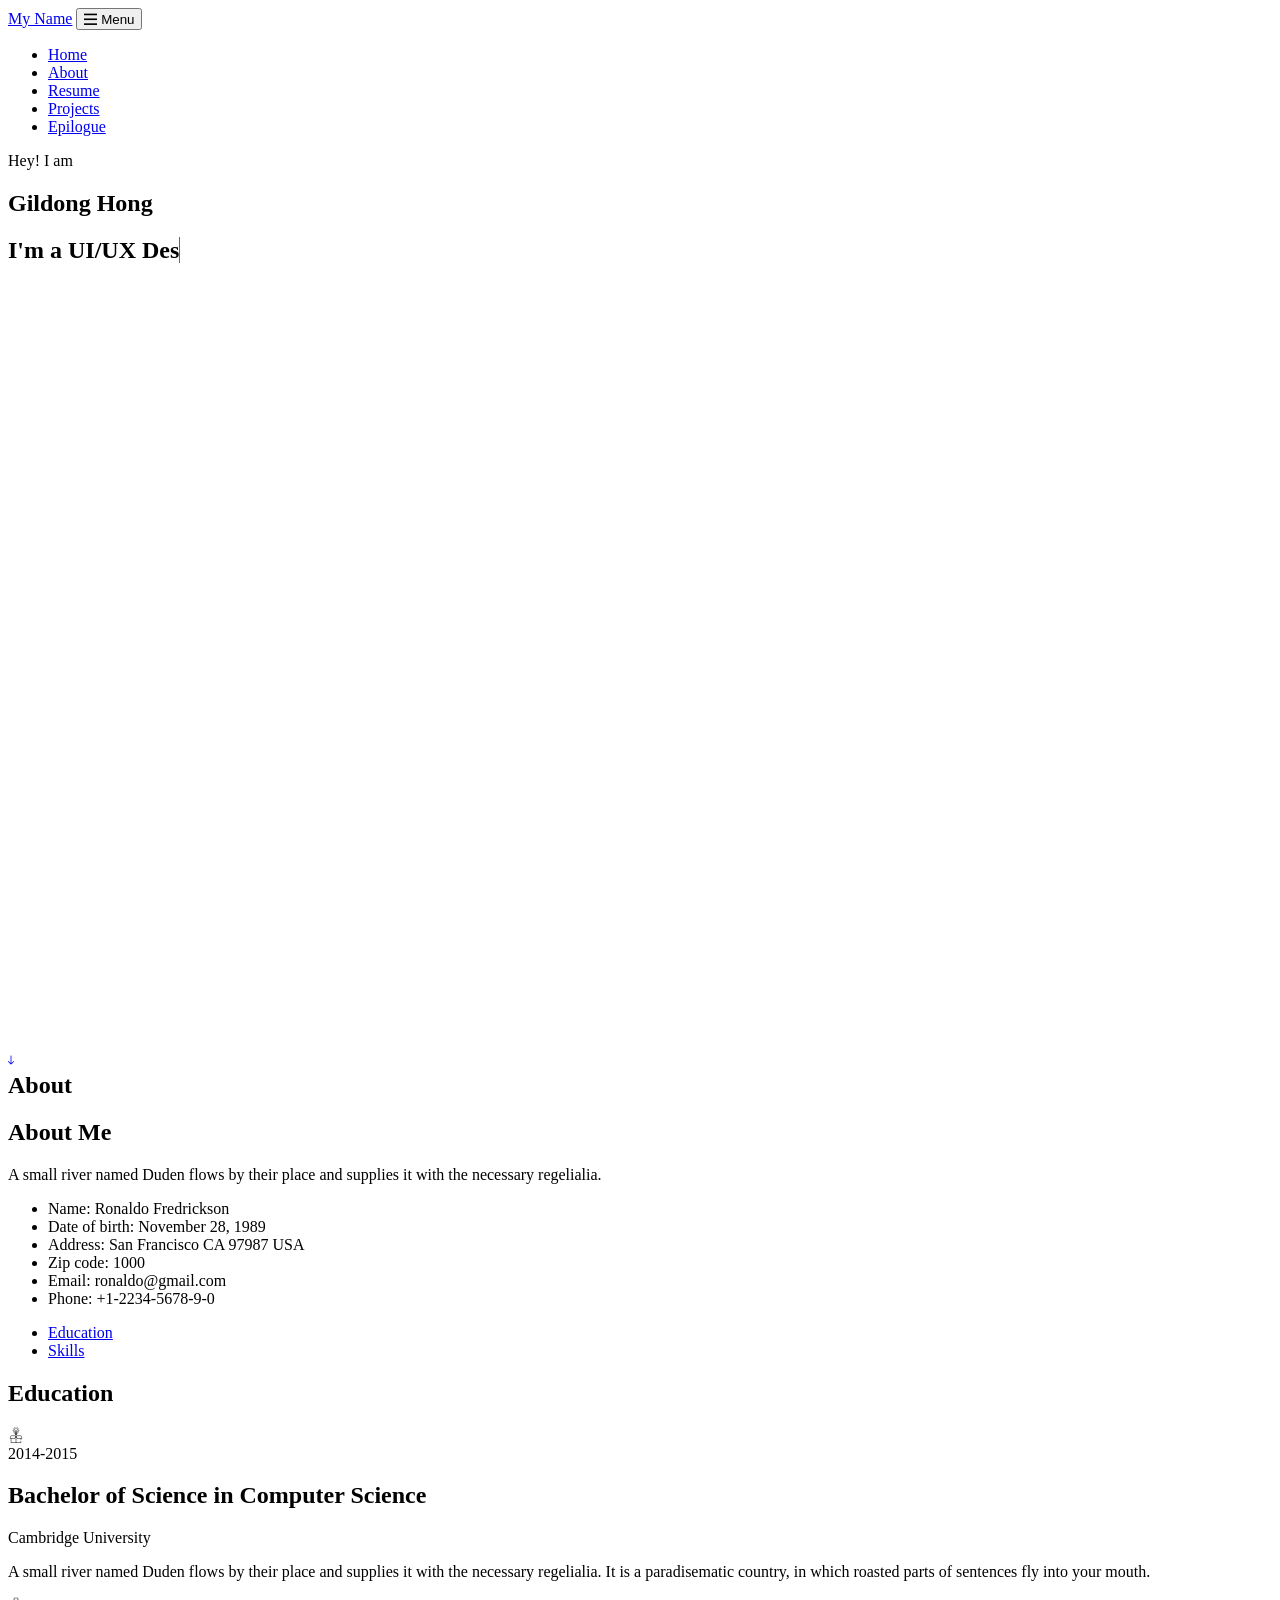
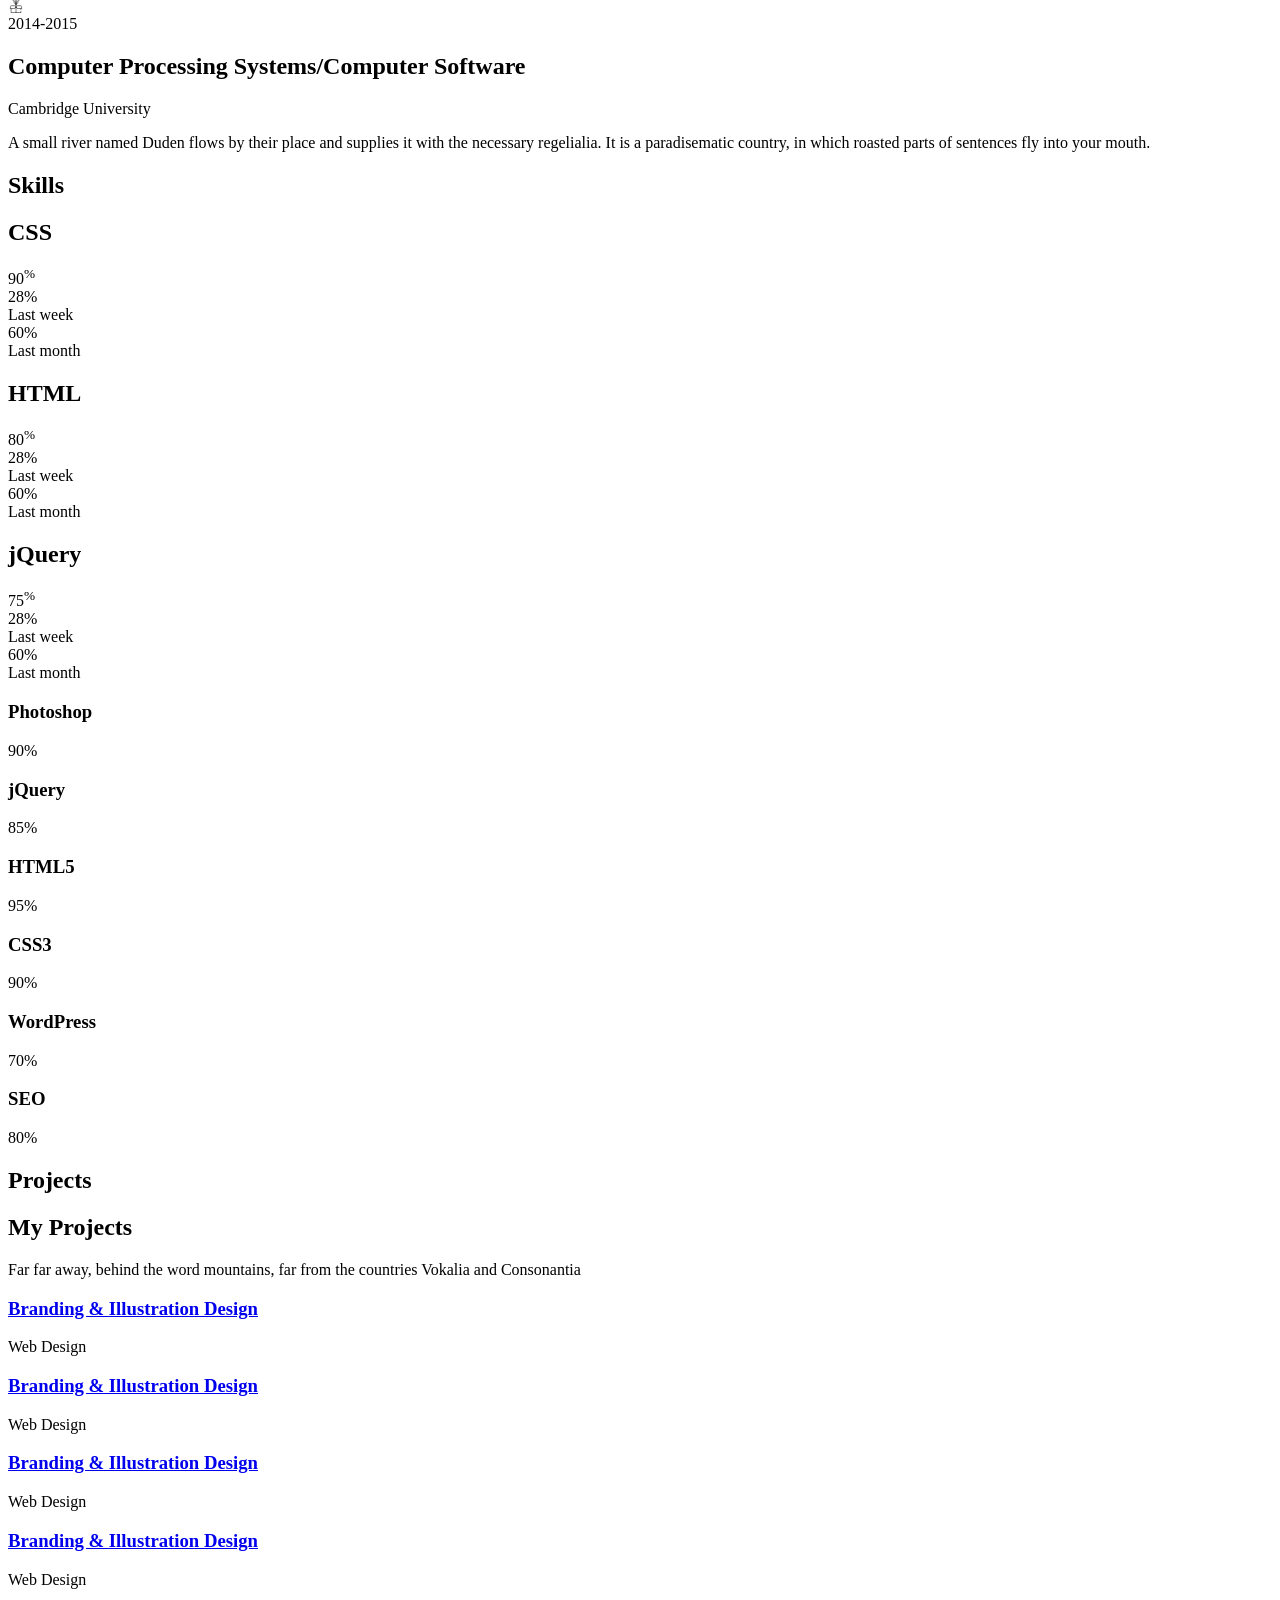
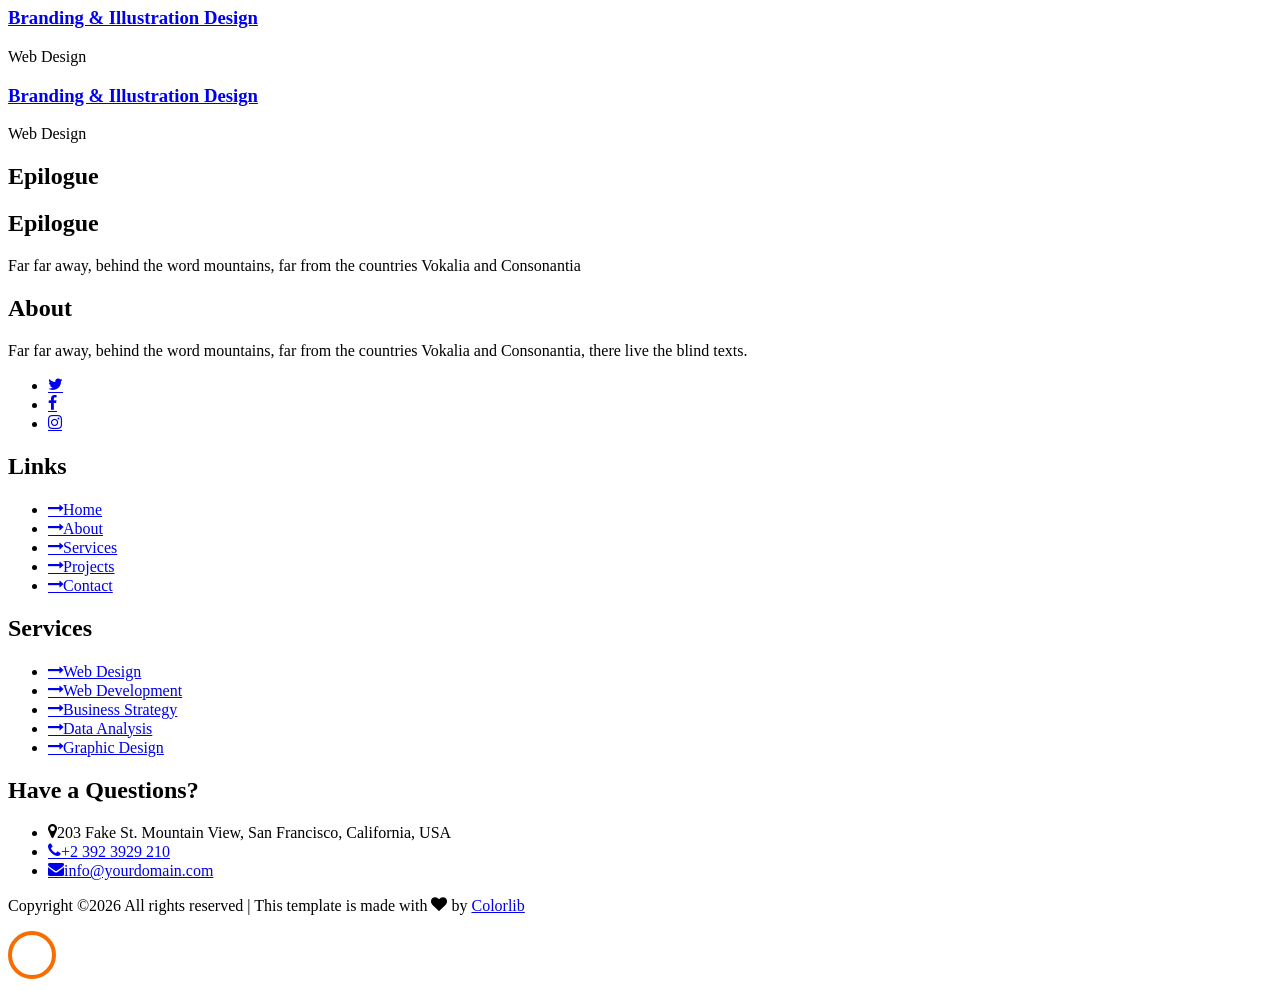
==== index.html @ e11ff09d "ver1.0" ====
<!DOCTYPE html>
<html lang="en">
  <head>
    <title>타이틀작성</title>
    <meta charset="utf-8">
    <meta name="viewport" content="width=device-width, initial-scale=1, shrink-to-fit=no">
    
    <link href="https://fonts.googleapis.com/css?family=Poppins:100,200,300,400,500,600,700,800,900" rel="stylesheet">

    <link rel="stylesheet" href="css/open-iconic-bootstrap.min.css">
    <link rel="stylesheet" href="css/animate.css">
    
    <link rel="stylesheet" href="css/owl.carousel.min.css">
    <link rel="stylesheet" href="css/owl.theme.default.min.css">
    <link rel="stylesheet" href="css/magnific-popup.css">

    <link rel="stylesheet" href="css/aos.css">

    <link rel="stylesheet" href="css/ionicons.min.css">
    
    <link rel="stylesheet" href="css/flaticon.css">
    <link rel="stylesheet" href="css/icomoon.css">
    <link rel="stylesheet" href="css/style.css">
  </head>
  
  <body data-spy="scroll" data-target=".site-navbar-target" data-offset="300">
	  
	  
    <nav class="navbar navbar-expand-lg navbar-dark ftco_navbar ftco-navbar-light site-navbar-target" id="ftco-navbar">
	    <div class="container">
	      <a class="navbar-brand" href="index.html"><span>M</span>y Name</a>
	      <button class="navbar-toggler js-fh5co-nav-toggle fh5co-nav-toggle" type="button" data-toggle="collapse" data-target="#ftco-nav" aria-controls="ftco-nav" aria-expanded="false" aria-label="Toggle navigation">
	        <span class="oi oi-menu"></span> Menu
	      </button>

	      <div class="collapse navbar-collapse" id="ftco-nav">
	        <ul class="navbar-nav nav ml-auto">
	          <li class="nav-item"><a href="#home-section" class="nav-link"><span>Home</span></a></li>
	          <li class="nav-item"><a href="#about-section" class="nav-link"><span>About</span></a></li>
	          <li class="nav-item"><a href="#resume-section" class="nav-link"><span>Resume</span></a></li>
	          <li class="nav-item"><a href="#projects-section" class="nav-link"><span>Projects</span></a></li>
	          <li class="nav-item"><a href="#epilogue-section" class="nav-link"><span>Epilogue</span></a></li>
	        </ul>
	      </div>
	    </div>
	  </nav>
	  <section class="hero-wrap js-fullheight">
      <div class="overlay"></div>
      <div class="container">
        <div class="row no-gutters slider-text js-fullheight justify-content-center align-items-center">
          <div class="col-lg-8 col-md-6 ftco-animate d-flex align-items-center">
          	<div class="text text-center">
          		<span class="subheading">Hey! I am</span>
		  				<h1>Gildong Hong</h1>
			  				<h2>I'm a 
								  <span
								     class="txt-rotate"
								     data-period="2000"
								     data-rotate='[ "UI/UX Designer.", "Web Developer.", "Graphic Designer.", "Blogger" ]'></span>
								</h2>
							</div>
            </div>
          </div>
        </div>

      <div class="mouse">
				<a href="#" class="mouse-icon">
					<div class="mouse-wheel"><span class="ion-ios-arrow-round-down"></span></div>
				</a>
			</div>
      </section>

    <section class="ftco-about img ftco-section ftco-no-pt ftco-no-pb" id="about-section">
    	<div class="container">
    		<div class="row d-flex no-gutters">
    			<div class="col-md-6 col-lg-6 d-flex">
    				<div class="img-about img d-flex align-items-stretch">
    					<div class="overlay"></div>
	    				<div class="img d-flex align-self-stretch align-items-center" style="background-image:url(images/about.jpg);">
	    				</div>
    				</div>
    			</div>
    			<div class="col-md-6 col-lg-6 pl-md-5 py-5">
    				<div class="row justify-content-start pb-3">
		          <div class="col-md-12 heading-section ftco-animate">
		          	<h1 class="big">About</h1>
		            <h2 class="mb-4">About Me</h2>
		            <p>A small river named Duden flows by their place and supplies it with the necessary regelialia.</p>
		            <ul class="about-info mt-4 px-md-0 px-2">
		            	<li class="d-flex"><span>Name:</span> <span>Ronaldo Fredrickson</span></li>
		            	<li class="d-flex"><span>Date of birth:</span> <span>November 28, 1989</span></li>
		            	<li class="d-flex"><span>Address:</span> <span>San Francisco CA 97987 USA</span></li>
		            	<li class="d-flex"><span>Zip code:</span> <span>1000</span></li>
		            	<li class="d-flex"><span>Email:</span> <span>ronaldo@gmail.com</span></li>
		            	<li class="d-flex"><span>Phone: </span> <span>+1-2234-5678-9-0</span></li>
		            </ul>
		          </div>
		        </div>
	        </div>
        </div>
    	</div>
    </section>


    <section class="ftco-section ftco-no-pb goto-here" id="resume-section">
    	<div class="container">
    		<div class="row">
    			<div class="col-md-3">
				    <nav id="navi">
					    <ul>
					      <li><a href="#page-1">Education</a></li>
					      <li><a href="#page-2">Skills</a></li>
					    </ul>
					  </nav>
					</div>
					<div class="col-md-9">
					  <div id="page-1" class= "page one">
					  	<h2 class="heading">Education</h2>
					    <div class="resume-wrap d-flex ftco-animate">
					    	<div class="icon d-flex align-items-center justify-content-center">
					    		<span class="flaticon-ideas"></span>
					    	</div>
					    	<div class="text pl-3">
		    					<span class="date">2014-2015</span>
		    					<h2>Bachelor of Science in Computer Science</h2>
		    					<span class="position">Cambridge University</span>
		    					<p>A small river named Duden flows by their place and supplies it with the necessary regelialia. It is a paradisematic country, in which roasted parts of sentences fly into your mouth.</p>
	    					</div>
	    				</div>
	    				<div class="resume-wrap d-flex ftco-animate">
	    					<div class="icon d-flex align-items-center justify-content-center">
					    		<span class="flaticon-ideas"></span>
					    	</div>
					    	<div class="text pl-3">
		    					<span class="date">2014-2015</span>
		    					<h2>Computer Processing Systems/Computer Software</h2>
		    					<span class="position">Cambridge University</span>
		    					<p>A small river named Duden flows by their place and supplies it with the necessary regelialia. It is a paradisematic country, in which roasted parts of sentences fly into your mouth.</p>
		    				</div>
	    				</div>
					  </div>

					  <div id="page-2" class= "page two">
					  	<h2 class="heading">Skills</h2>
					  	<div class="row progress-circle mb-5">
					  		<div class="col-lg-4 mb-4">
						      <div class="bg-white rounded-lg shadow p-4">
						        <h2 class="h5 font-weight-bold text-center mb-4">CSS</h2>

						        <!-- Progress bar 1 -->
						        <div class="progress mx-auto" data-value='90'>
						          <span class="progress-left">
                                    <span class="progress-bar border-primary"></span>
						          </span>
						          <span class="progress-right">
                                    <span class="progress-bar border-primary"></span>
						          </span>
						          <div class="progress-value w-100 h-100 rounded-circle d-flex align-items-center justify-content-center">
						            <div class="h2 font-weight-bold">90<sup class="small">%</sup></div>
						          </div>
						        </div>
						        <!-- END -->

						        <!-- Demo info -->
						        <div class="row text-center mt-4">
						          <div class="col-6 border-right">
						            <div class="h4 font-weight-bold mb-0">28%</div><span class="small text-gray">Last week</span>
						          </div>
						          <div class="col-6">
						            <div class="h4 font-weight-bold mb-0">60%</div><span class="small text-gray">Last month</span>
						          </div>
						        </div>
						        <!-- END -->
						      </div>
						    </div>

						    <div class="col-lg-4 mb-4">
						      <div class="bg-white rounded-lg shadow p-4">
						        <h2 class="h5 font-weight-bold text-center mb-4">HTML</h2>

						        <!-- Progress bar 1 -->
						        <div class="progress mx-auto" data-value='80'>
						          <span class="progress-left">
                        <span class="progress-bar border-primary"></span>
						          </span>
						          <span class="progress-right">
                        <span class="progress-bar border-primary"></span>
						          </span>
						          <div class="progress-value w-100 h-100 rounded-circle d-flex align-items-center justify-content-center">
						            <div class="h2 font-weight-bold">80<sup class="small">%</sup></div>
						          </div>
						        </div>
						        <!-- END -->

						        <!-- Demo info -->
						        <div class="row text-center mt-4">
						          <div class="col-6 border-right">
						            <div class="h4 font-weight-bold mb-0">28%</div><span class="small text-gray">Last week</span>
						          </div>
						          <div class="col-6">
						            <div class="h4 font-weight-bold mb-0">60%</div><span class="small text-gray">Last month</span>
						          </div>
						        </div>
						        <!-- END -->
						      </div>
						    </div>

						    <div class="col-lg-4 mb-4">
						      <div class="bg-white rounded-lg shadow p-4">
						        <h2 class="h5 font-weight-bold text-center mb-4">jQuery</h2>

						        <!-- Progress bar 1 -->
						        <div class="progress mx-auto" data-value='75'>
						          <span class="progress-left">
                        <span class="progress-bar border-primary"></span>
						          </span>
						          <span class="progress-right">
                        <span class="progress-bar border-primary"></span>
						          </span>
						          <div class="progress-value w-100 h-100 rounded-circle d-flex align-items-center justify-content-center">
						            <div class="h2 font-weight-bold">75<sup class="small">%</sup></div>
						          </div>
						        </div>
						        <!-- END -->

						        <!-- Demo info -->
						        <div class="row text-center mt-4">
						          <div class="col-6 border-right">
						            <div class="h4 font-weight-bold mb-0">28%</div><span class="small text-gray">Last week</span>
						          </div>
						          <div class="col-6">
						            <div class="h4 font-weight-bold mb-0">60%</div><span class="small text-gray">Last month</span>
						          </div>
						        </div>
						        <!-- END -->
						      </div>
						    </div>
					  	</div>
					  	<div class="row">
					  		<div class="col-md-6 animate-box">
									<div class="progress-wrap ftco-animate">
										<h3>Photoshop</h3>
										<div class="progress">
										 	<div class="progress-bar color-1" role="progressbar" aria-valuenow="90"
										  	aria-valuemin="0" aria-valuemax="100" style="width:90%">
										    <span>90%</span>
										  	</div>
										</div>
									</div>
								</div>
								<div class="col-md-6 animate-box">
									<div class="progress-wrap ftco-animate">
										<h3>jQuery</h3>
										<div class="progress">
										 	<div class="progress-bar color-2" role="progressbar" aria-valuenow="85"
										  	aria-valuemin="0" aria-valuemax="100" style="width:85%">
										    <span>85%</span>
										  	</div>
										</div>
									</div>
								</div>
								<div class="col-md-6 animate-box">
									<div class="progress-wrap ftco-animate">
										<h3>HTML5</h3>
										<div class="progress">
										 	<div class="progress-bar color-3" role="progressbar" aria-valuenow="95"
										  	aria-valuemin="0" aria-valuemax="100" style="width:95%">
										    <span>95%</span>
										  	</div>
										</div>
									</div>
								</div>
								<div class="col-md-6 animate-box">
									<div class="progress-wrap ftco-animate">
										<h3>CSS3</h3>
										<div class="progress">
										 	<div class="progress-bar color-4" role="progressbar" aria-valuenow="90"
										  	aria-valuemin="0" aria-valuemax="100" style="width:90%">
										    <span>90%</span>
										  	</div>
										</div>
									</div>
								</div>
								<div class="col-md-6 animate-box">
									<div class="progress-wrap ftco-animate">
										<h3>WordPress</h3>
										<div class="progress">
										 	<div class="progress-bar color-5" role="progressbar" aria-valuenow="70"
										  	aria-valuemin="0" aria-valuemax="100" style="width:70%">
										    <span>70%</span>
										  	</div>
										</div>
									</div>
								</div>
								<div class="col-md-6 animate-box">
									<div class="progress-wrap ftco-animate">
										<h3>SEO</h3>
										<div class="progress">
										 	<div class="progress-bar color-6" role="progressbar" aria-valuenow="80"
										  	aria-valuemin="0" aria-valuemax="100" style="width:80%">
										    <span>80%</span>
										  	</div>
										</div>
									</div>
								</div>
					  	</div>
					  </div>
					  
					</div>
			  </div>
    	</div>
    </section>

    
 

    <section class="ftco-section ftco-project" id="projects-section">
    	<div class="container-fluid px-md-0">
    		<div class="row no-gutters justify-content-center pb-5">
          <div class="col-md-12 heading-section text-center ftco-animate">
          	<h1 class="big big-2">Projects</h1>
            <h2 class="mb-4">My Projects</h2>
            <p>Far far away, behind the word mountains, far from the countries Vokalia and Consonantia</p>
          </div>
        </div>
    		<div class="row no-gutters">
    			<div class="col-md-4">
    				<div class="project img ftco-animate d-flex justify-content-center align-items-center" style="background-image: url(images/work-1.jpg);">
    					<div class="overlay"></div>
	    				<div class="text text-center p-4">
	    					<h3><a href="#">Branding &amp; Illustration Design</a></h3>
	    					<span>Web Design</span>
	    				</div>
    				</div>
  				</div>
  				<div class="col-md-4">
    				<div class="project img ftco-animate d-flex justify-content-center align-items-center" style="background-image: url(images/work-2.jpg);">
    					<div class="overlay"></div>
	    				<div class="text text-center p-4">
	    					<h3><a href="#">Branding &amp; Illustration Design</a></h3>
	    					<span>Web Design</span>
	    				</div>
    				</div>
  				</div>

    			<div class="col-md-4">
    				<div class="project img ftco-animate d-flex justify-content-center align-items-center" style="background-image: url(images/work-3.jpg);">
    					<div class="overlay"></div>
	    				<div class="text text-center p-4">
	    					<h3><a href="#">Branding &amp; Illustration Design</a></h3>
	    					<span>Web Design</span>
	    				</div>
    				</div>
    			</div>
    			<div class="col-md-4">
    				<div class="project img ftco-animate d-flex justify-content-center align-items-center" style="background-image: url(images/work-4.jpg);">
    					<div class="overlay"></div>
	    				<div class="text text-center p-4">
	    					<h3><a href="#">Branding &amp; Illustration Design</a></h3>
	    					<span>Web Design</span>
	    				</div>
    				</div>
    			</div>
    			<div class="col-md-4">
    				<div class="project img ftco-animate d-flex justify-content-center align-items-center" style="background-image: url(images/work-5.jpg);">
    					<div class="overlay"></div>
	    				<div class="text text-center p-4">
	    					<h3><a href="#">Branding &amp; Illustration Design</a></h3>
	    					<span>Web Design</span>
	    				</div>
    				</div>
    			</div>
    			<div class="col-md-4">
    				<div class="project img ftco-animate d-flex justify-content-center align-items-center" style="background-image: url(images/work-6.jpg);">
    					<div class="overlay"></div>
	    				<div class="text text-center p-4">
	    					<h3><a href="#">Branding &amp; Illustration Design</a></h3>
	    					<span>Web Design</span>
	    				</div>
    				</div>
    			</div>
    		</div>
    	</div>
    </section>



    <section class="ftco-section contact-section ftco-no-pb" id="epilogue-section">
      <div class="container">
      	<div class="row justify-content-center mb-5 pb-3">
          <div class="col-md-7 heading-section text-center ftco-animate">
            <h1 class="big big-2">Epilogue</h1>
            <h2 class="mb-4">Epilogue</h2>
            <p>Far far away, behind the word mountains, far from the countries Vokalia and Consonantia</p>
          </div>
        </div>
      </div>
    </section>
		

    <footer class="ftco-footer ftco-section">
      <div class="container">
        <div class="row mb-5">
          <div class="col-md">
            <div class="ftco-footer-widget mb-4">
              <h2 class="ftco-heading-2">About</h2>
              <p>Far far away, behind the word mountains, far from the countries Vokalia and Consonantia, there live the blind texts.</p>
              <ul class="ftco-footer-social list-unstyled float-md-left float-lft mt-5">
                <li class="ftco-animate"><a href="#"><span class="icon-twitter"></span></a></li>
                <li class="ftco-animate"><a href="#"><span class="icon-facebook"></span></a></li>
                <li class="ftco-animate"><a href="#"><span class="icon-instagram"></span></a></li>
              </ul>
            </div>
          </div>
          <div class="col-md">
            <div class="ftco-footer-widget mb-4 ml-md-4">
              <h2 class="ftco-heading-2">Links</h2>
              <ul class="list-unstyled">
                <li><a href="#"><span class="icon-long-arrow-right mr-2"></span>Home</a></li>
                <li><a href="#"><span class="icon-long-arrow-right mr-2"></span>About</a></li>
                <li><a href="#"><span class="icon-long-arrow-right mr-2"></span>Services</a></li>
                <li><a href="#"><span class="icon-long-arrow-right mr-2"></span>Projects</a></li>
                <li><a href="#"><span class="icon-long-arrow-right mr-2"></span>Contact</a></li>
              </ul>
            </div>
          </div>
          <div class="col-md">
             <div class="ftco-footer-widget mb-4">
              <h2 class="ftco-heading-2">Services</h2>
              <ul class="list-unstyled">
                <li><a href="#"><span class="icon-long-arrow-right mr-2"></span>Web Design</a></li>
                <li><a href="#"><span class="icon-long-arrow-right mr-2"></span>Web Development</a></li>
                <li><a href="#"><span class="icon-long-arrow-right mr-2"></span>Business Strategy</a></li>
                <li><a href="#"><span class="icon-long-arrow-right mr-2"></span>Data Analysis</a></li>
                <li><a href="#"><span class="icon-long-arrow-right mr-2"></span>Graphic Design</a></li>
              </ul>
            </div>
          </div>
          <div class="col-md">
            <div class="ftco-footer-widget mb-4">
            	<h2 class="ftco-heading-2">Have a Questions?</h2>
            	<div class="block-23 mb-3">
	              <ul>
	                <li><span class="icon icon-map-marker"></span><span class="text">203 Fake St. Mountain View, San Francisco, California, USA</span></li>
	                <li><a href="#"><span class="icon icon-phone"></span><span class="text">+2 392 3929 210</span></a></li>
	                <li><a href="#"><span class="icon icon-envelope"></span><span class="text">info@yourdomain.com</span></a></li>
	              </ul>
	            </div>
            </div>
          </div>
        </div>
        <div class="row">
          <div class="col-md-12 text-center">

            <p><!-- Link back to Colorlib can't be removed. Template is licensed under CC BY 3.0. -->
  Copyright &copy;<script>document.write(new Date().getFullYear());</script> All rights reserved | This template is made with <i class="icon-heart color-danger" aria-hidden="true"></i> by <a href="https://colorlib.com" target="_blank">Colorlib</a>
  <!-- Link back to Colorlib can't be removed. Template is licensed under CC BY 3.0. --></p>
          </div>
        </div>
      </div>
    </footer>
    
  

  <!-- loader -->
  <div id="ftco-loader" class="show fullscreen"><svg class="circular" width="48px" height="48px"><circle class="path-bg" cx="24" cy="24" r="22" fill="none" stroke-width="4" stroke="#eeeeee"/><circle class="path" cx="24" cy="24" r="22" fill="none" stroke-width="4" stroke-miterlimit="10" stroke="#F96D00"/></svg></div>


  <script src="js/jquery.min.js"></script>
  <script src="js/jquery-migrate-3.0.1.min.js"></script>
  <script src="js/popper.min.js"></script>
  <script src="js/bootstrap.min.js"></script>
  <script src="js/jquery.easing.1.3.js"></script>
  <script src="js/jquery.waypoints.min.js"></script>
  <script src="js/jquery.stellar.min.js"></script>
  <script src="js/owl.carousel.min.js"></script>
  <script src="js/jquery.magnific-popup.min.js"></script>
  <script src="js/aos.js"></script>
  <script src="js/jquery.animateNumber.min.js"></script>
  <script src="js/scrollax.min.js"></script>
  
  <script src="js/main.js"></script>
    
  </body>
</html>
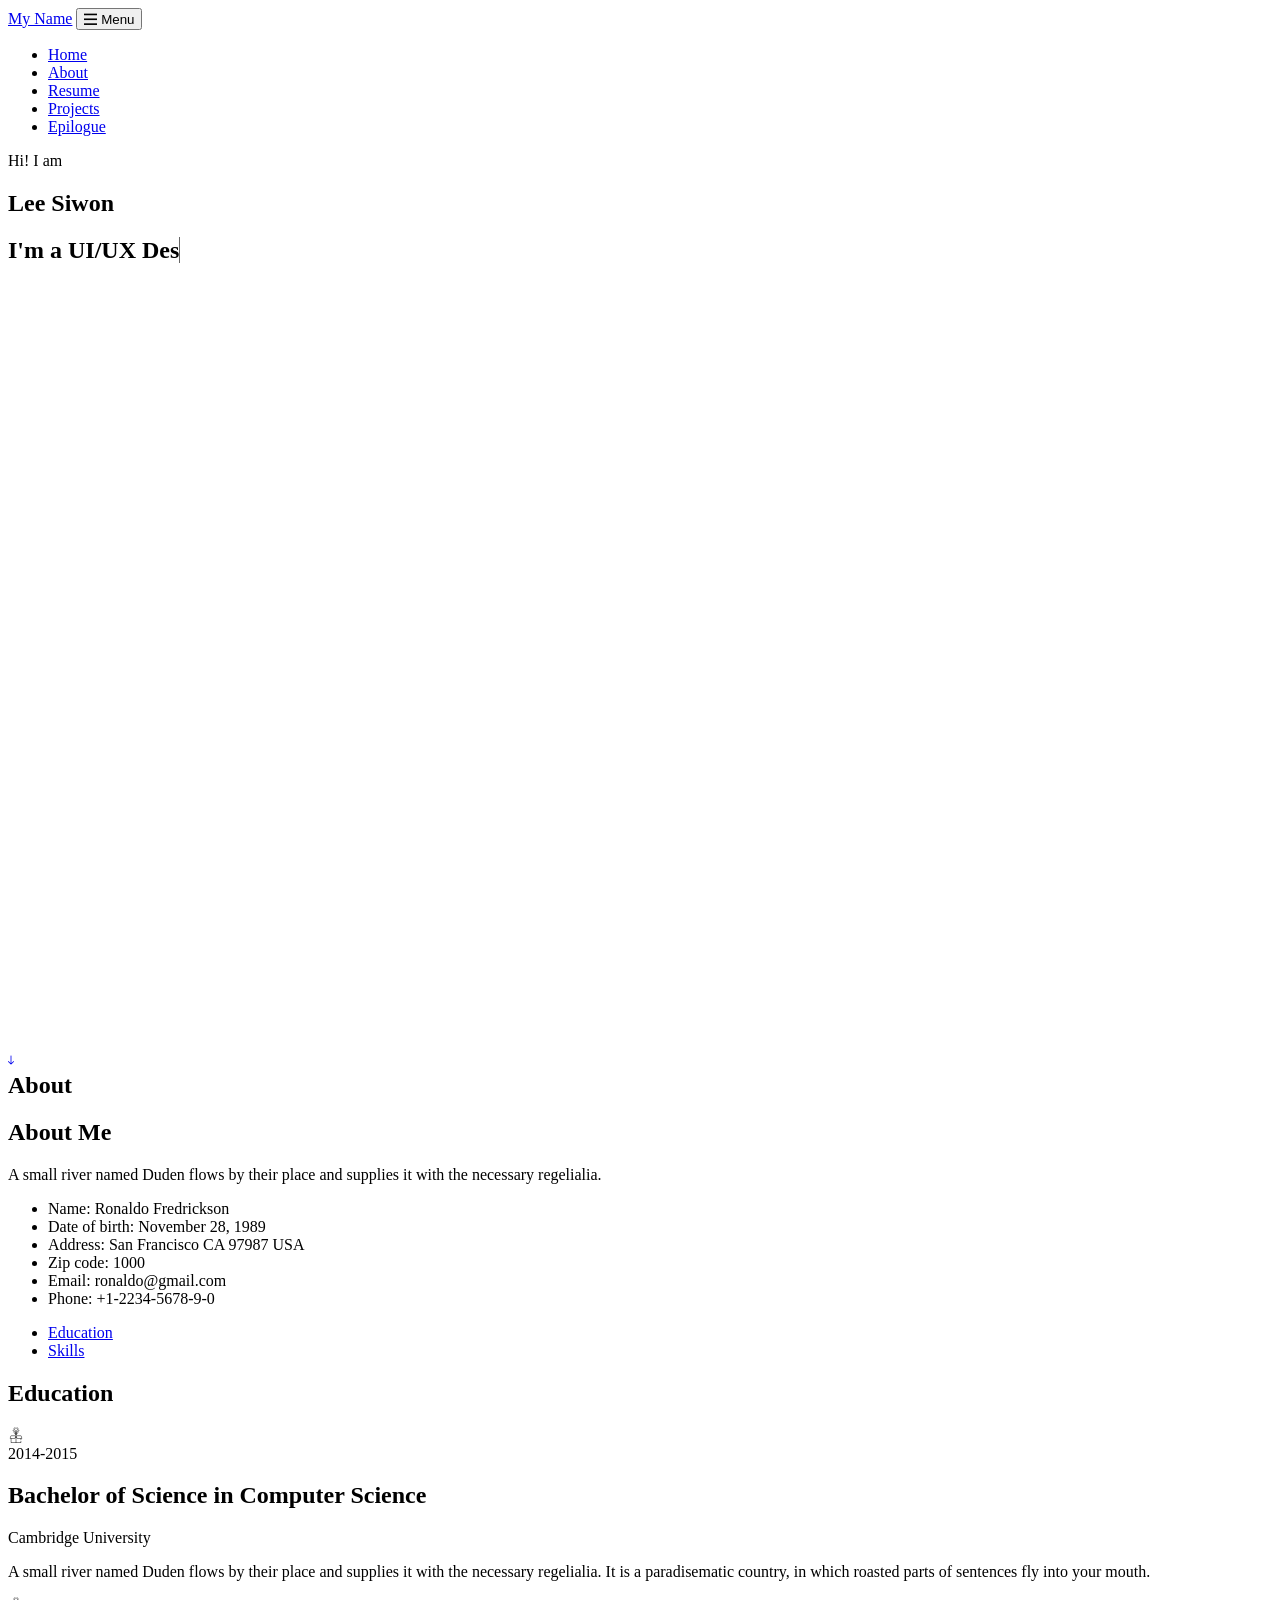
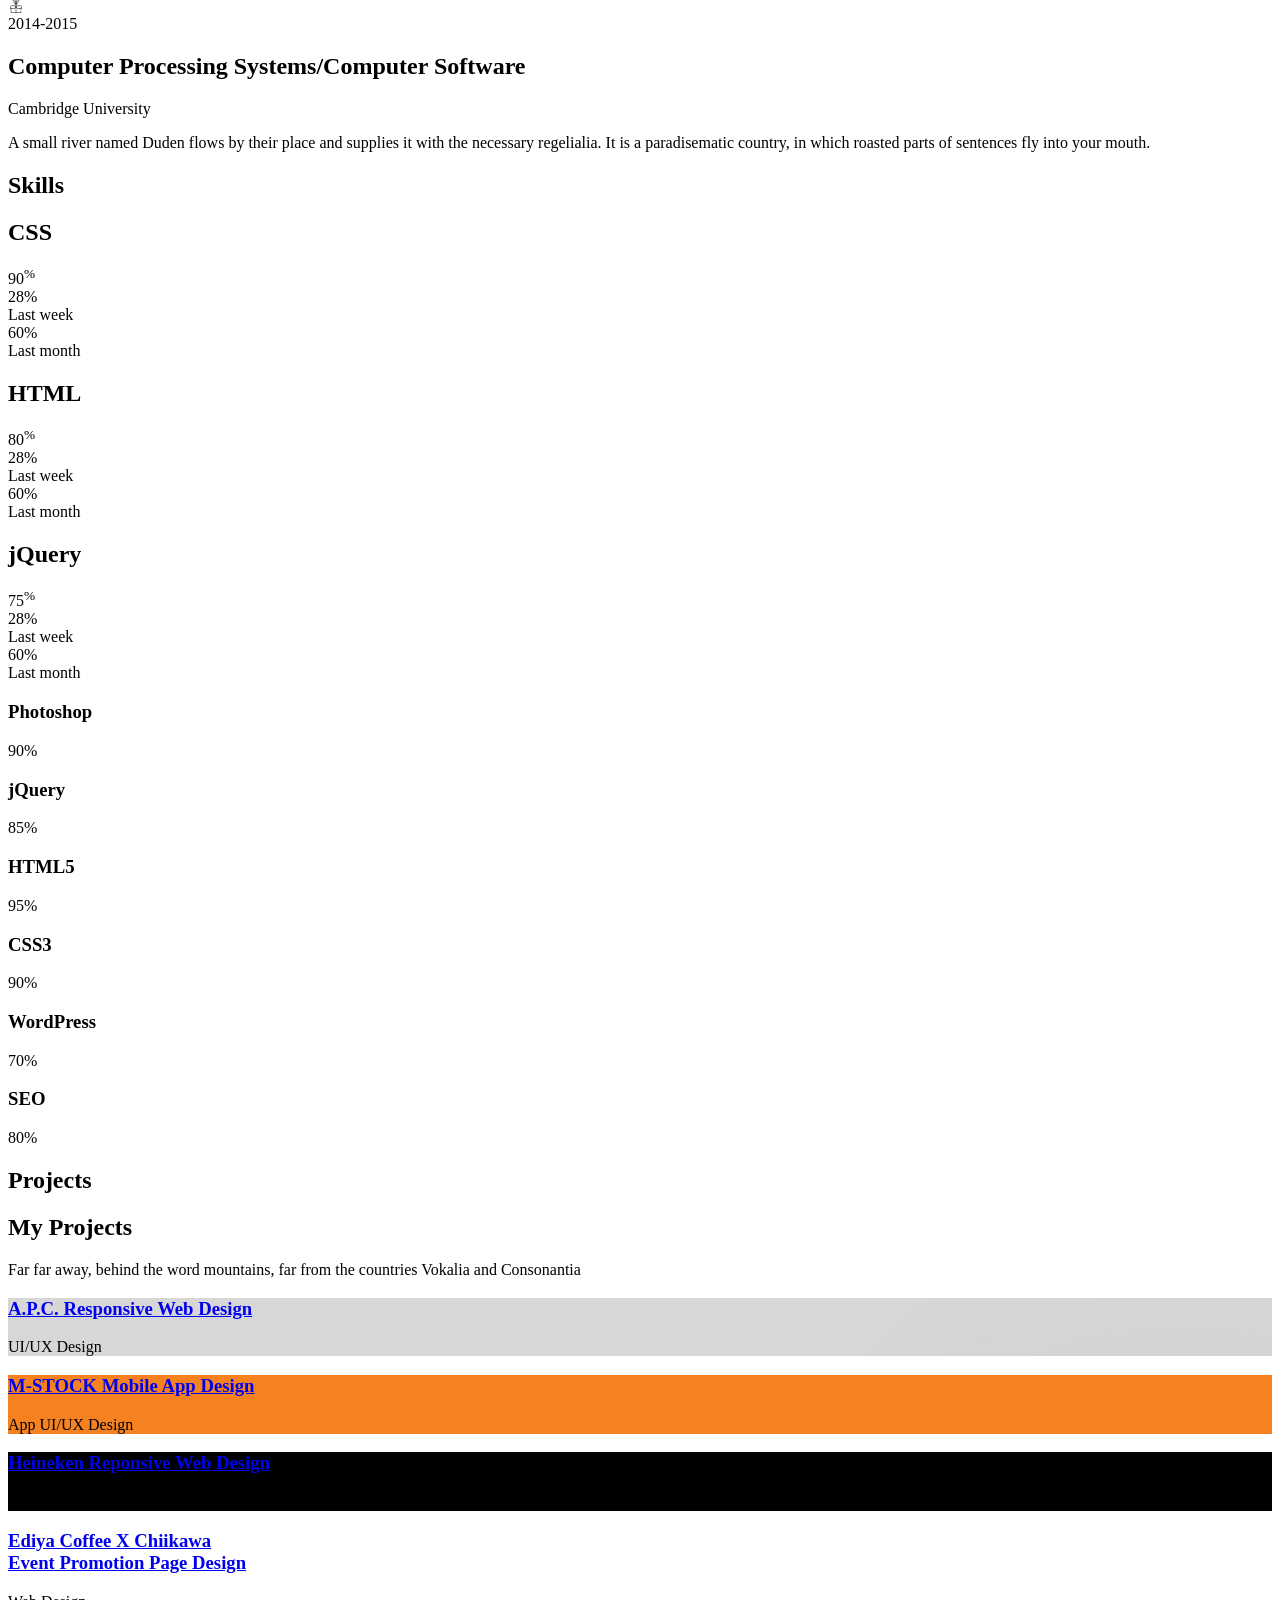
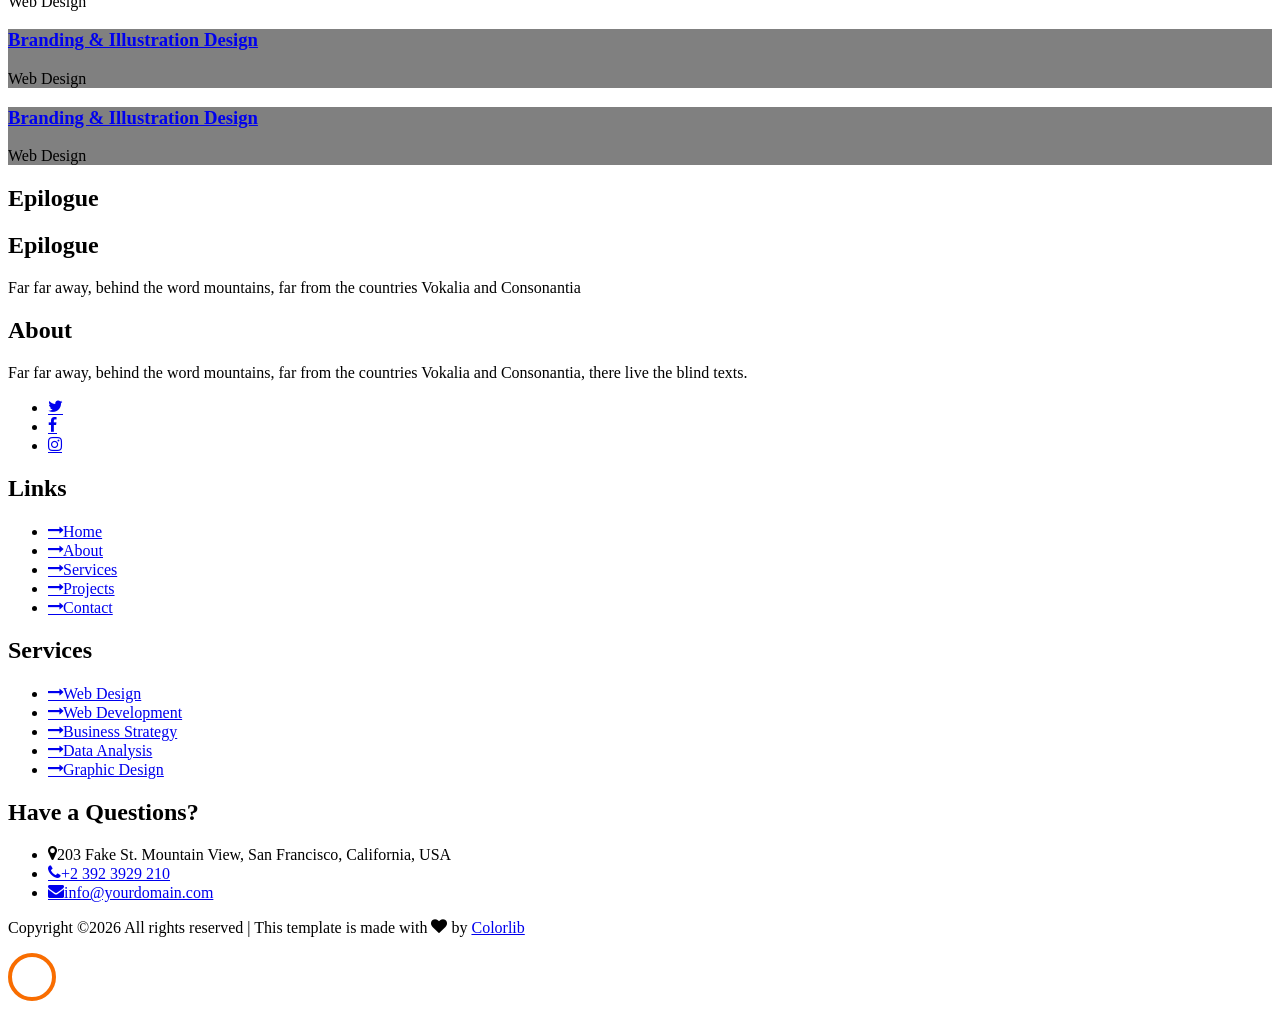
==== commit 0860c37c: "ver.1.2" ====
--- a/index.html
+++ b/index.html
@@ -50,8 +50,8 @@
         <div class="row no-gutters slider-text js-fullheight justify-content-center align-items-center">
           <div class="col-lg-8 col-md-6 ftco-animate d-flex align-items-center">
           	<div class="text text-center">
-          		<span class="subheading">Hey! I am</span>
-		  				<h1>Gildong Hong</h1>
+          		<span class="subheading">Hi! I am</span>
+		  				<h1>Lee Siwon</h1>
 			  				<h2>I'm a 
 								  <span
 								     class="txt-rotate"
@@ -328,8 +328,8 @@
     				<div class="project img ftco-animate d-flex justify-content-center align-items-center" style="background-image: url(images/work-1.jpg);">
     					<div class="overlay"></div>
 	    				<div class="text text-center p-4">
-	    					<h3><a href="#">Branding &amp; Illustration Design</a></h3>
-	    					<span>Web Design</span>
+	    					<h3><a href="project/A.P.C..html" target="_blank">A.P.C. Responsive Web Design</a></h3>
+	    					<span>UI/UX Design</span>
 	    				</div>
     				</div>
   				</div>
@@ -337,8 +337,8 @@
     				<div class="project img ftco-animate d-flex justify-content-center align-items-center" style="background-image: url(images/work-2.jpg);">
     					<div class="overlay"></div>
 	    				<div class="text text-center p-4">
-	    					<h3><a href="#">Branding &amp; Illustration Design</a></h3>
-	    					<span>Web Design</span>
+	    					<h3><a href="#">M-STOCK Mobile App Design</a></h3>
+	    					<span>App UI/UX Design</span>
 	    				</div>
     				</div>
   				</div>
@@ -347,8 +347,8 @@
     				<div class="project img ftco-animate d-flex justify-content-center align-items-center" style="background-image: url(images/work-3.jpg);">
     					<div class="overlay"></div>
 	    				<div class="text text-center p-4">
-	    					<h3><a href="#">Branding &amp; Illustration Design</a></h3>
-	    					<span>Web Design</span>
+	    					<h3><a href="#">Heineken Reponsive Web Design</a></h3>
+	    					<span>Web UI/UX Design</span>
 	    				</div>
     				</div>
     			</div>
@@ -356,7 +356,8 @@
     				<div class="project img ftco-animate d-flex justify-content-center align-items-center" style="background-image: url(images/work-4.jpg);">
     					<div class="overlay"></div>
 	    				<div class="text text-center p-4">
-	    					<h3><a href="#">Branding &amp; Illustration Design</a></h3>
+	    					<h3><a href="#">Ediya Coffee X Chiikawa<br>
+								Event Promotion Page Design</a></h3>
 	    					<span>Web Design</span>
 	    				</div>
     				</div>
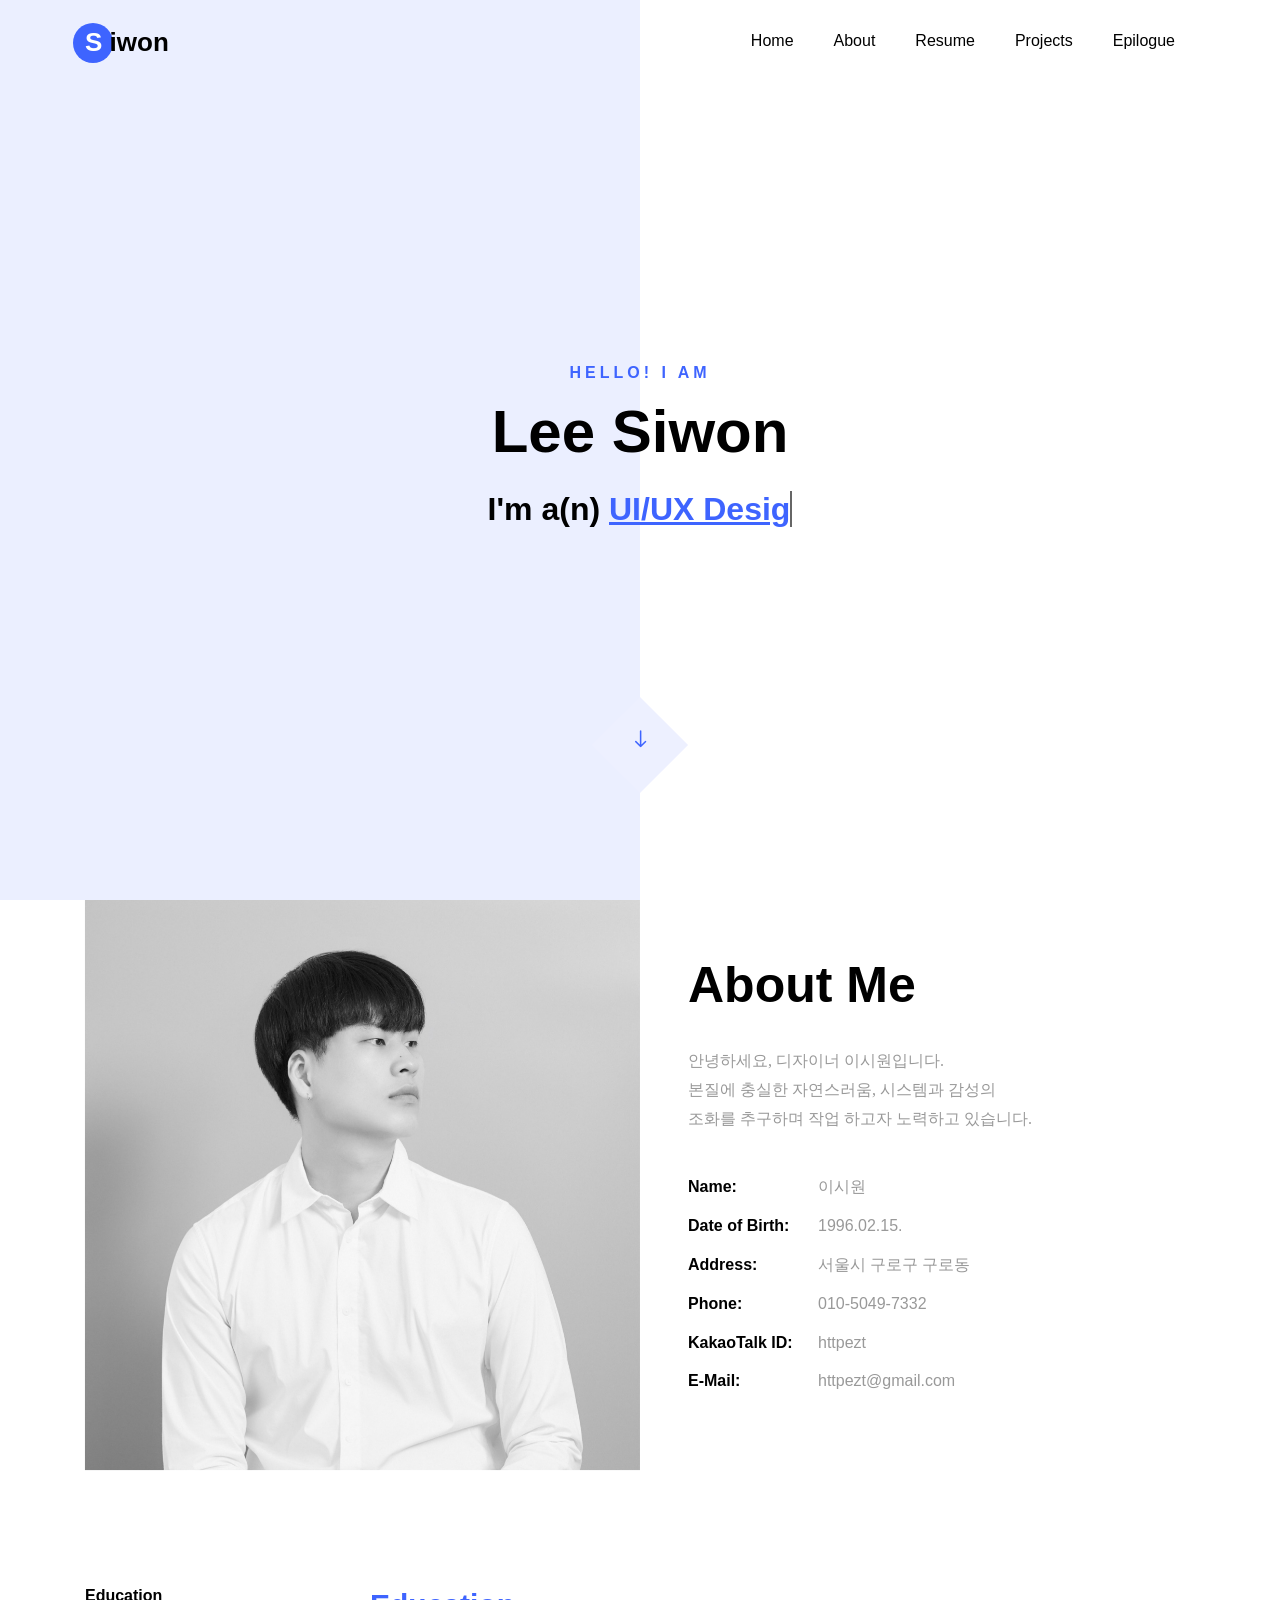
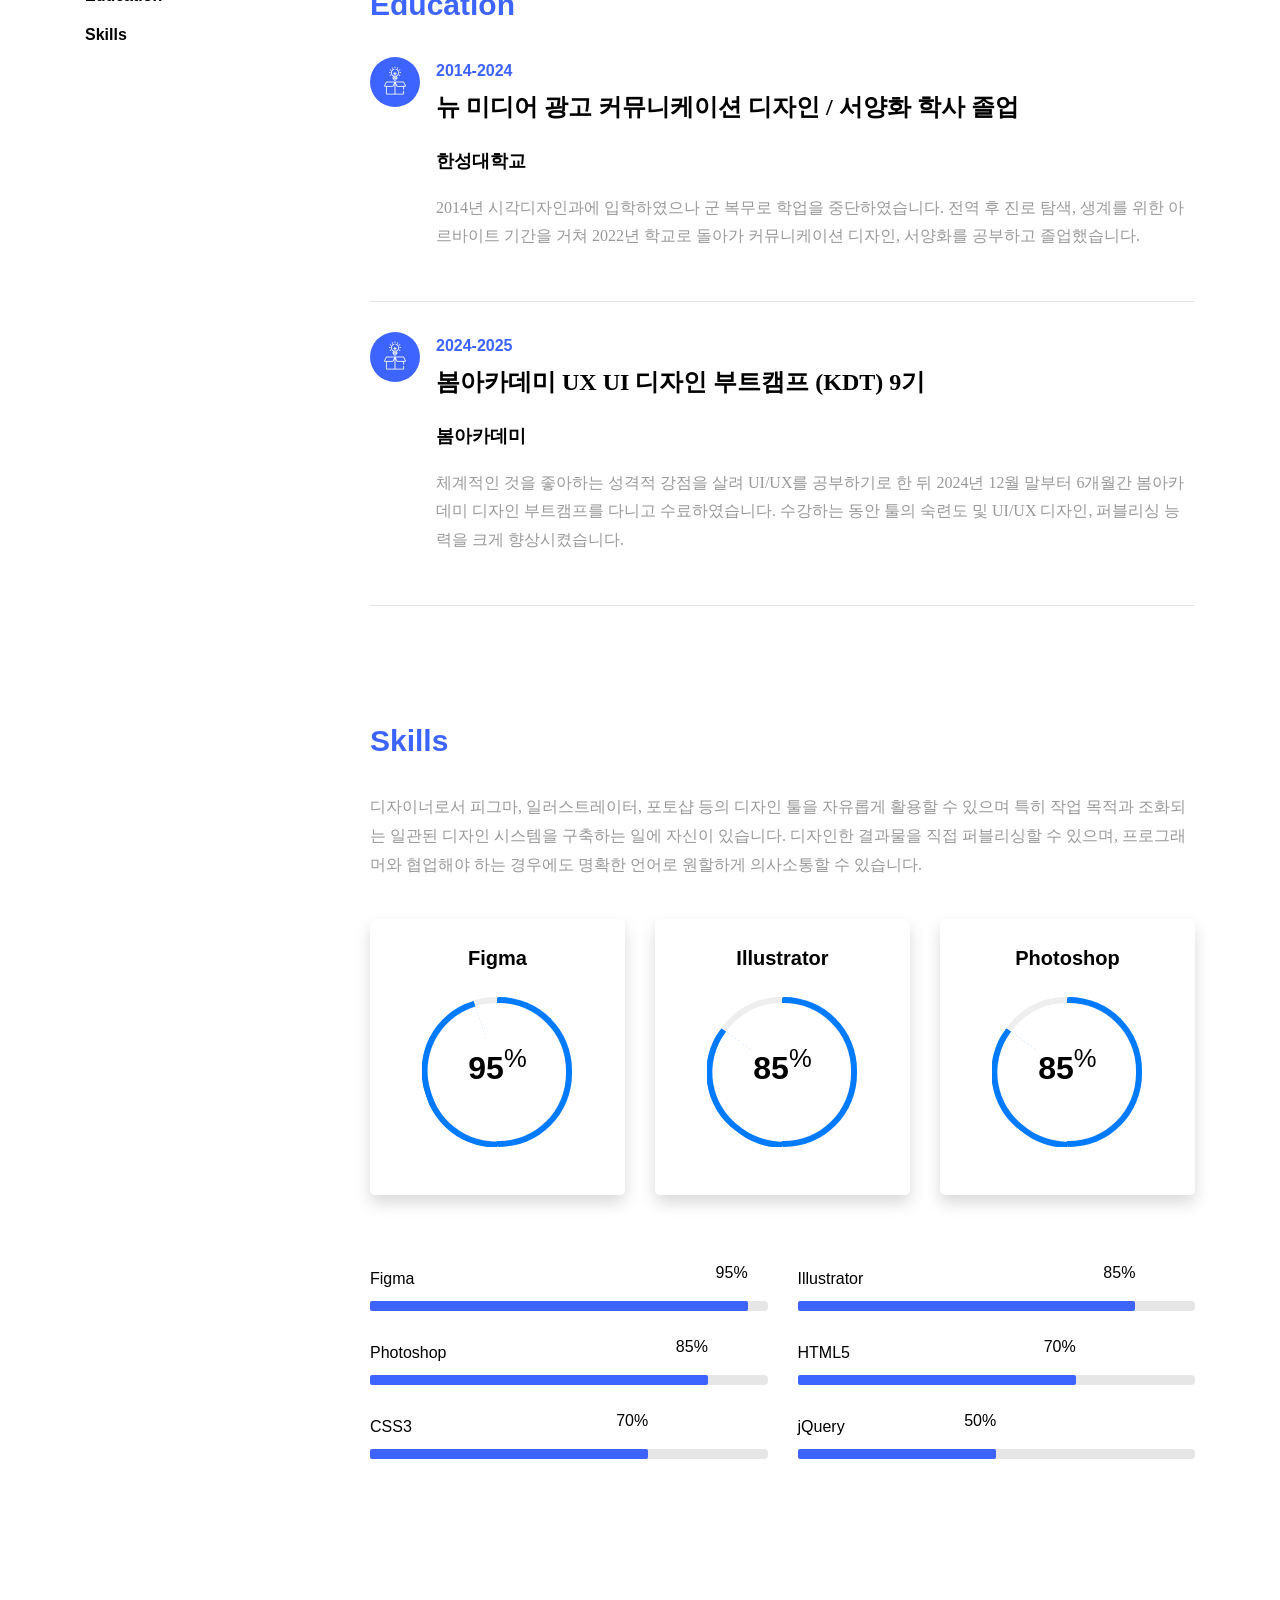
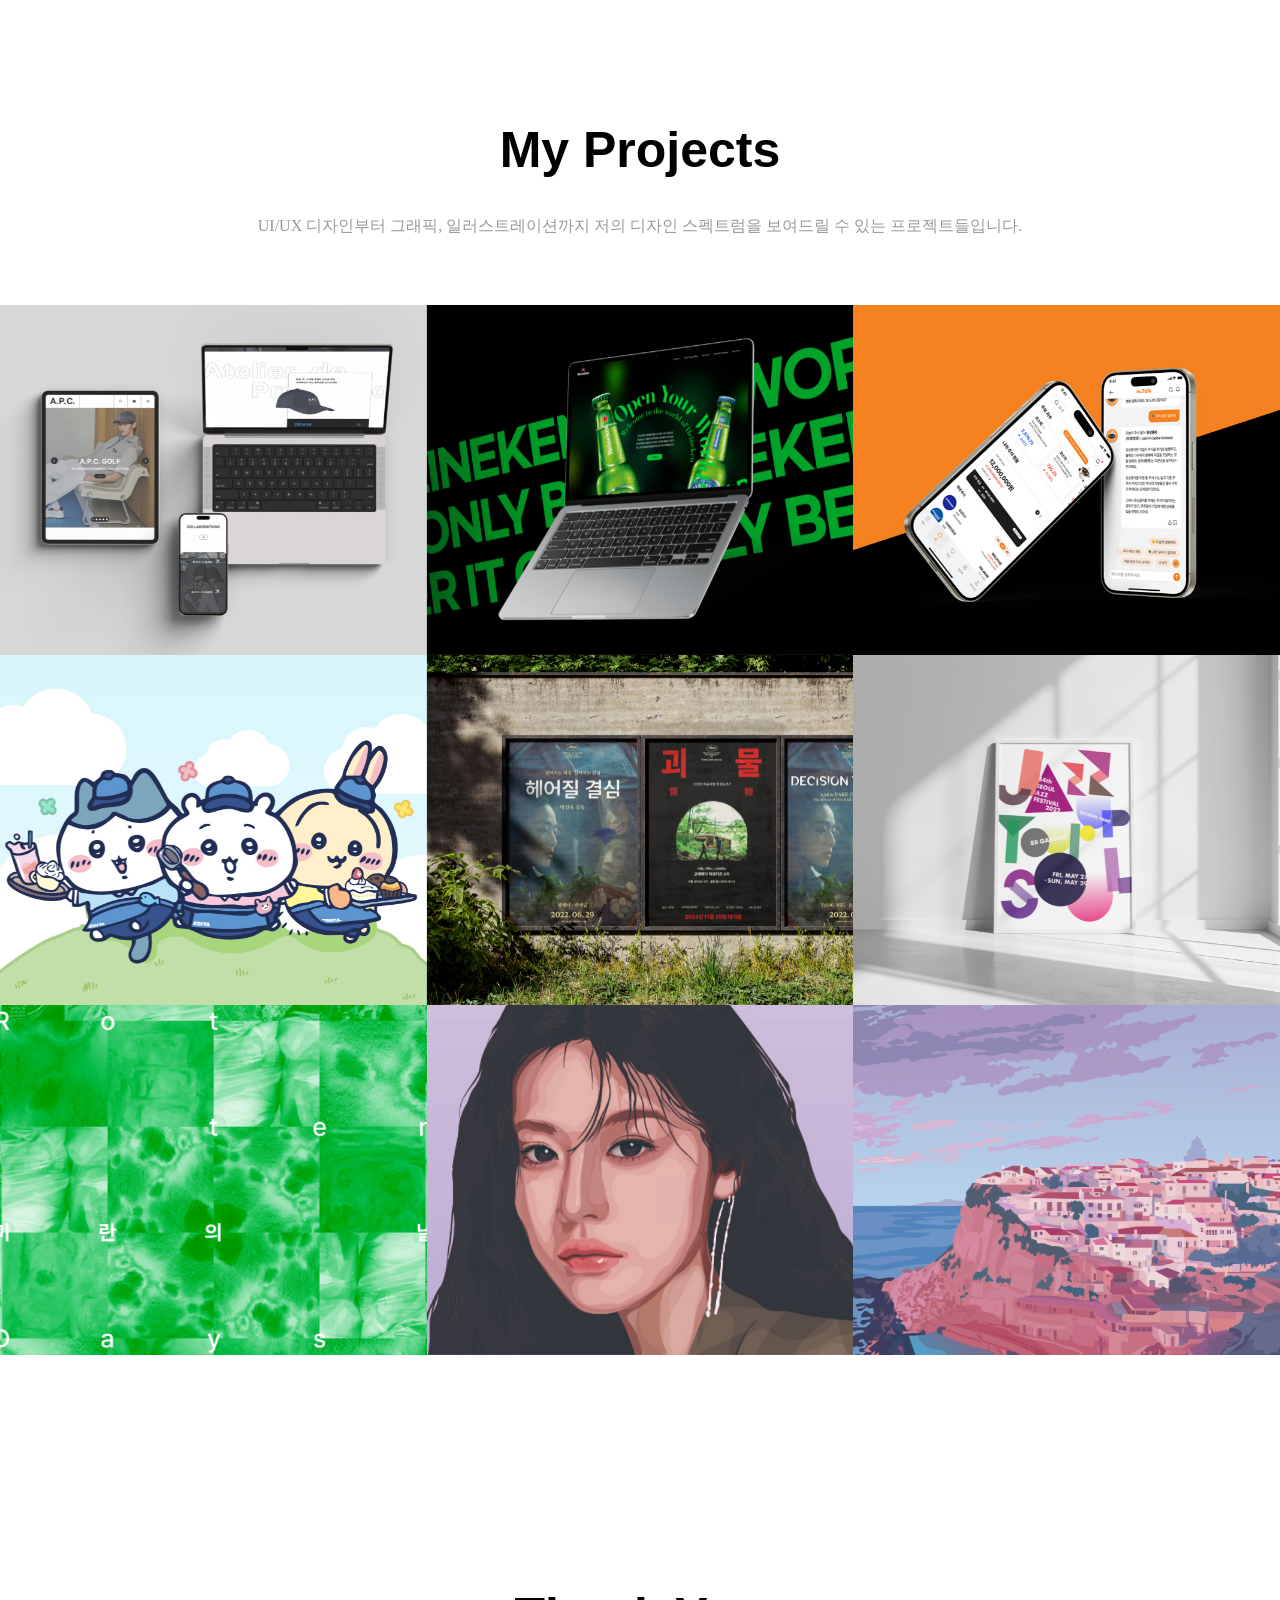
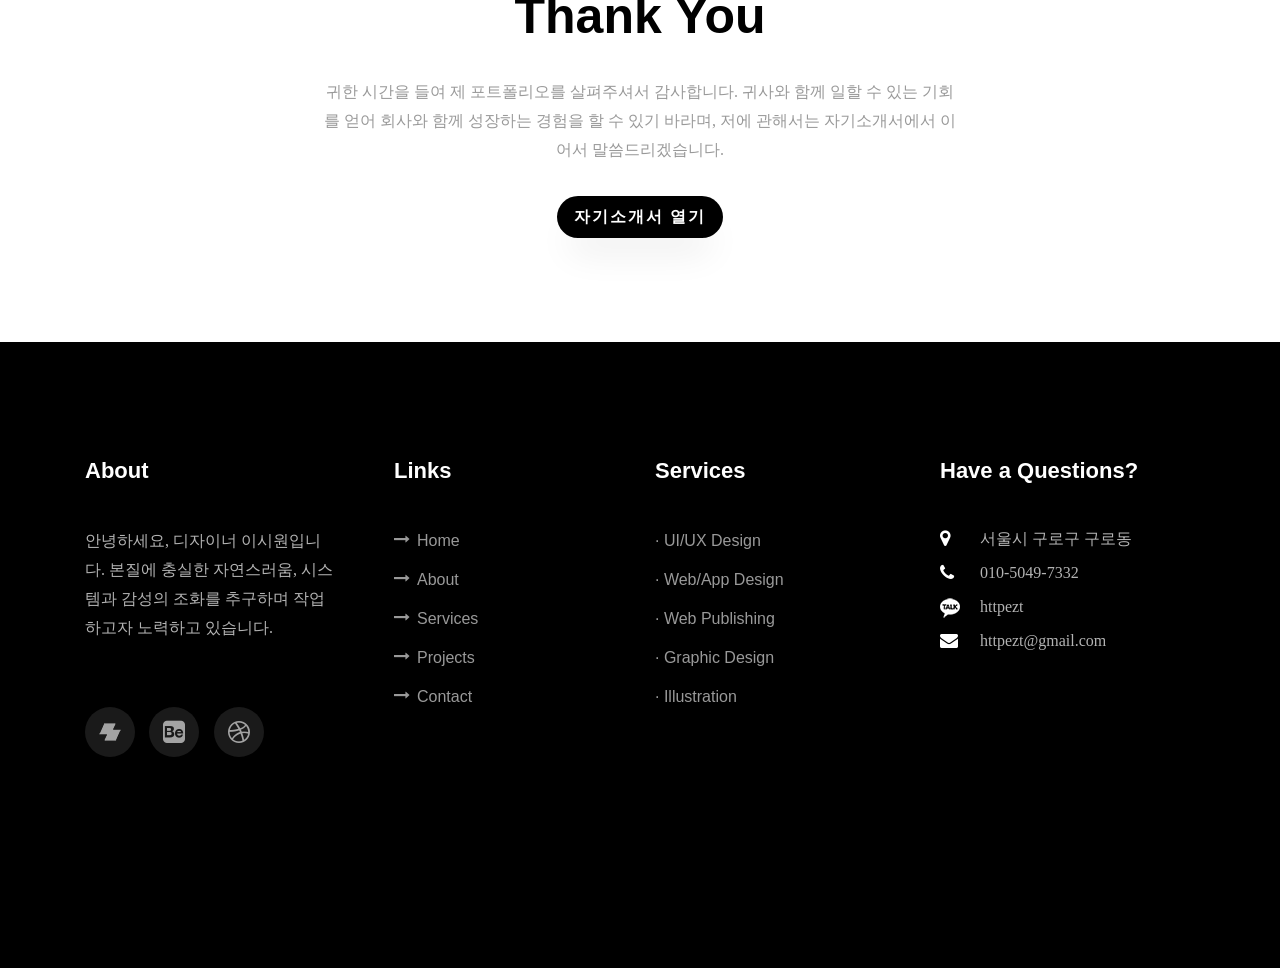
==== commit b615d53f: "250708" ====
--- a/index.html
+++ b/index.html
@@ -1,7 +1,7 @@
 <!DOCTYPE html>
 <html lang="en">
   <head>
-    <title>타이틀작성</title>
+    <title>이시원 디자인 포트폴리오</title>
     <meta charset="utf-8">
     <meta name="viewport" content="width=device-width, initial-scale=1, shrink-to-fit=no">
     
@@ -28,7 +28,7 @@
 	  
     <nav class="navbar navbar-expand-lg navbar-dark ftco_navbar ftco-navbar-light site-navbar-target" id="ftco-navbar">
 	    <div class="container">
-	      <a class="navbar-brand" href="index.html"><span>M</span>y Name</a>
+	      <a class="navbar-brand" href="index.html"><span>S</span> iwon</a>
 	      <button class="navbar-toggler js-fh5co-nav-toggle fh5co-nav-toggle" type="button" data-toggle="collapse" data-target="#ftco-nav" aria-controls="ftco-nav" aria-expanded="false" aria-label="Toggle navigation">
 	        <span class="oi oi-menu"></span> Menu
 	      </button>
@@ -50,13 +50,13 @@
         <div class="row no-gutters slider-text js-fullheight justify-content-center align-items-center">
           <div class="col-lg-8 col-md-6 ftco-animate d-flex align-items-center">
           	<div class="text text-center">
-          		<span class="subheading">Hi! I am</span>
+          		<span class="subheading">Hello! I am</span>
 		  				<h1>Lee Siwon</h1>
-			  				<h2>I'm a 
+			  				<h2>I'm a(n)
 								  <span
 								     class="txt-rotate"
 								     data-period="2000"
-								     data-rotate='[ "UI/UX Designer.", "Web Developer.", "Graphic Designer.", "Blogger" ]'></span>
+								     data-rotate='[ "UI/UX Designer.", "Web Designer.", "Graphic Designer.", "Illustrator." ]'></span>
 								</h2>
 							</div>
             </div>
@@ -85,14 +85,18 @@
 		          <div class="col-md-12 heading-section ftco-animate">
 		          	<h1 class="big">About</h1>
 		            <h2 class="mb-4">About Me</h2>
-		            <p>A small river named Duden flows by their place and supplies it with the necessary regelialia.</p>
+		            <p class="hangeul">
+						안녕하세요, 디자이너 이시원입니다.<br>
+						본질에 충실한 자연스러움, 시스템과 감성의<br>
+						조화를 추구하며 작업 하고자 노력하고 있습니다.
+					</p>
 		            <ul class="about-info mt-4 px-md-0 px-2">
-		            	<li class="d-flex"><span>Name:</span> <span>Ronaldo Fredrickson</span></li>
-		            	<li class="d-flex"><span>Date of birth:</span> <span>November 28, 1989</span></li>
-		            	<li class="d-flex"><span>Address:</span> <span>San Francisco CA 97987 USA</span></li>
-		            	<li class="d-flex"><span>Zip code:</span> <span>1000</span></li>
-		            	<li class="d-flex"><span>Email:</span> <span>ronaldo@gmail.com</span></li>
-		            	<li class="d-flex"><span>Phone: </span> <span>+1-2234-5678-9-0</span></li>
+		            	<li class="d-flex"><span>Name:</span> <span class="hangeul">이시원</span></li>
+		            	<li class="d-flex"><span>Date of Birth:</span> <span>1996.02.15.</span></li>
+		            	<li class="d-flex"><span>Address:</span> <span class="hangeul">서울시 구로구 구로동</span></li>
+						<li class="d-flex"><span>Phone: </span> <span>010-5049-7332</span></li>
+		            	<li class="d-flex"><span>KakaoTalk ID:</span> <span>httpezt</span></li>
+		            	<li class="d-flex"><span>E-Mail:</span> <span>httpezt@gmail.com</span></li>
 		            </ul>
 		          </div>
 		        </div>
@@ -121,10 +125,13 @@
 					    		<span class="flaticon-ideas"></span>
 					    	</div>
 					    	<div class="text pl-3">
-		    					<span class="date">2014-2015</span>
-		    					<h2>Bachelor of Science in Computer Science</h2>
-		    					<span class="position">Cambridge University</span>
-		    					<p>A small river named Duden flows by their place and supplies it with the necessary regelialia. It is a paradisematic country, in which roasted parts of sentences fly into your mouth.</p>
+		    					<span class="date">2014-2024</span>
+		    					<p class="hangeul-bold-lg">뉴 미디어 광고 커뮤니케이션 디자인 / 서양화 학사 졸업</p>
+		    					<p class="hangeul-bold">한성대학교</p>
+		    					<p class="hangeul">
+									2014년 시각디자인과에 입학하였으나 군 복무로 학업을 중단하였습니다. 전역 후 진로 탐색, 생계를 위한 아르바이트 기간을 거쳐
+									2022년 학교로 돌아가 커뮤니케이션 디자인, 서양화를 공부하고 졸업했습니다.
+								</p>
 	    					</div>
 	    				</div>
 	    				<div class="resume-wrap d-flex ftco-animate">
@@ -132,23 +139,32 @@
 					    		<span class="flaticon-ideas"></span>
 					    	</div>
 					    	<div class="text pl-3">
-		    					<span class="date">2014-2015</span>
-		    					<h2>Computer Processing Systems/Computer Software</h2>
-		    					<span class="position">Cambridge University</span>
-		    					<p>A small river named Duden flows by their place and supplies it with the necessary regelialia. It is a paradisematic country, in which roasted parts of sentences fly into your mouth.</p>
+		    					<span class="date">2024-2025</span>
+		    					<p class="hangeul-bold-lg">봄아카데미 UX UI 디자인 부트캠프 (KDT) 9기</p>
+		    					<p class="hangeul-bold">봄아카데미</p>
+		    					<p class="hangeul">
+									체계적인 것을 좋아하는 성격적 강점을 살려 UI/UX를 공부하기로 한 뒤 2024년 12월 말부터 6개월간 봄아카데미 디자인 부트캠프를
+									다니고 수료하였습니다. 수강하는 동안 툴의 숙련도 및 UI/UX 디자인, 퍼블리싱 능력을 크게 향상시켰습니다.
+								</p>
 		    				</div>
 	    				</div>
 					  </div>
 
 					  <div id="page-2" class= "page two">
 					  	<h2 class="heading">Skills</h2>
+
+						<p class="hangeul">
+							디자이너로서 피그마, 일러스트레이터, 포토샵 등의 디자인 툴을 자유롭게 활용할 수 있으며 특히 작업 목적과 조화되는 일관된 디자인 시스템을 구축하는 일에 자신이 있습니다.
+							디자인한 결과물을 직접 퍼블리싱할 수 있으며, 프로그래머와 협업해야 하는 경우에도 명확한 언어로 원할하게 의사소통할 수 있습니다.
+						</p>
+
 					  	<div class="row progress-circle mb-5">
 					  		<div class="col-lg-4 mb-4">
 						      <div class="bg-white rounded-lg shadow p-4">
-						        <h2 class="h5 font-weight-bold text-center mb-4">CSS</h2>
+						        <h2 class="h5 font-weight-bold text-center mb-4">Figma</h2>
 
 						        <!-- Progress bar 1 -->
-						        <div class="progress mx-auto" data-value='90'>
+						        <div class="progress mx-auto" data-value='95'>
 						          <span class="progress-left">
                                     <span class="progress-bar border-primary"></span>
 						          </span>
@@ -156,7 +172,7 @@
                                     <span class="progress-bar border-primary"></span>
 						          </span>
 						          <div class="progress-value w-100 h-100 rounded-circle d-flex align-items-center justify-content-center">
-						            <div class="h2 font-weight-bold">90<sup class="small">%</sup></div>
+						            <div class="h2 font-weight-bold">95<sup class="small">%</sup></div>
 						          </div>
 						        </div>
 						        <!-- END -->
@@ -164,10 +180,10 @@
 						        <!-- Demo info -->
 						        <div class="row text-center mt-4">
 						          <div class="col-6 border-right">
-						            <div class="h4 font-weight-bold mb-0">28%</div><span class="small text-gray">Last week</span>
+						            <div class="h4 font-weight-bold mb-0"></div>
 						          </div>
 						          <div class="col-6">
-						            <div class="h4 font-weight-bold mb-0">60%</div><span class="small text-gray">Last month</span>
+						            <div class="h4 font-weight-bold mb-0"></div>
 						          </div>
 						        </div>
 						        <!-- END -->
@@ -176,10 +192,10 @@
 
 						    <div class="col-lg-4 mb-4">
 						      <div class="bg-white rounded-lg shadow p-4">
-						        <h2 class="h5 font-weight-bold text-center mb-4">HTML</h2>
+						        <h2 class="h5 font-weight-bold text-center mb-4">Illustrator</h2>
 
 						        <!-- Progress bar 1 -->
-						        <div class="progress mx-auto" data-value='80'>
+						        <div class="progress mx-auto" data-value='85'>
 						          <span class="progress-left">
                         <span class="progress-bar border-primary"></span>
 						          </span>
@@ -187,7 +203,7 @@
                         <span class="progress-bar border-primary"></span>
 						          </span>
 						          <div class="progress-value w-100 h-100 rounded-circle d-flex align-items-center justify-content-center">
-						            <div class="h2 font-weight-bold">80<sup class="small">%</sup></div>
+						            <div class="h2 font-weight-bold">85<sup class="small">%</sup></div>
 						          </div>
 						        </div>
 						        <!-- END -->
@@ -195,10 +211,10 @@
 						        <!-- Demo info -->
 						        <div class="row text-center mt-4">
 						          <div class="col-6 border-right">
-						            <div class="h4 font-weight-bold mb-0">28%</div><span class="small text-gray">Last week</span>
+						            <div class="h4 font-weight-bold mb-0"></div>
 						          </div>
 						          <div class="col-6">
-						            <div class="h4 font-weight-bold mb-0">60%</div><span class="small text-gray">Last month</span>
+						            <div class="h4 font-weight-bold mb-0"></div>
 						          </div>
 						        </div>
 						        <!-- END -->
@@ -207,10 +223,10 @@
 
 						    <div class="col-lg-4 mb-4">
 						      <div class="bg-white rounded-lg shadow p-4">
-						        <h2 class="h5 font-weight-bold text-center mb-4">jQuery</h2>
+						        <h2 class="h5 font-weight-bold text-center mb-4">Photoshop</h2>
 
 						        <!-- Progress bar 1 -->
-						        <div class="progress mx-auto" data-value='75'>
+						        <div class="progress mx-auto" data-value='85'>
 						          <span class="progress-left">
                         <span class="progress-bar border-primary"></span>
 						          </span>
@@ -218,7 +234,7 @@
                         <span class="progress-bar border-primary"></span>
 						          </span>
 						          <div class="progress-value w-100 h-100 rounded-circle d-flex align-items-center justify-content-center">
-						            <div class="h2 font-weight-bold">75<sup class="small">%</sup></div>
+						            <div class="h2 font-weight-bold">85<sup class="small">%</sup></div>
 						          </div>
 						        </div>
 						        <!-- END -->
@@ -226,10 +242,10 @@
 						        <!-- Demo info -->
 						        <div class="row text-center mt-4">
 						          <div class="col-6 border-right">
-						            <div class="h4 font-weight-bold mb-0">28%</div><span class="small text-gray">Last week</span>
+						            <div class="h4 font-weight-bold mb-0"></div>
 						          </div>
 						          <div class="col-6">
-						            <div class="h4 font-weight-bold mb-0">60%</div><span class="small text-gray">Last month</span>
+						            <div class="h4 font-weight-bold mb-0"></div>
 						          </div>
 						        </div>
 						        <!-- END -->
@@ -239,18 +255,18 @@
 					  	<div class="row">
 					  		<div class="col-md-6 animate-box">
 									<div class="progress-wrap ftco-animate">
-										<h3>Photoshop</h3>
+										<h3>Figma</h3>
 										<div class="progress">
-										 	<div class="progress-bar color-1" role="progressbar" aria-valuenow="90"
-										  	aria-valuemin="0" aria-valuemax="100" style="width:90%">
-										    <span>90%</span>
+										 	<div class="progress-bar color-1" role="progressbar" aria-valuenow="95"
+										  	aria-valuemin="0" aria-valuemax="100" style="width:95%">
+										    <span>95%</span>
 										  	</div>
 										</div>
 									</div>
 								</div>
 								<div class="col-md-6 animate-box">
 									<div class="progress-wrap ftco-animate">
-										<h3>jQuery</h3>
+										<h3>Illustrator</h3>
 										<div class="progress">
 										 	<div class="progress-bar color-2" role="progressbar" aria-valuenow="85"
 										  	aria-valuemin="0" aria-valuemax="100" style="width:85%">
@@ -261,11 +277,22 @@
 								</div>
 								<div class="col-md-6 animate-box">
 									<div class="progress-wrap ftco-animate">
+										<h3>Photoshop</h3>
+										<div class="progress">
+										 	<div class="progress-bar color-3" role="progressbar" aria-valuenow="85"
+										  	aria-valuemin="0" aria-valuemax="100" style="width:85%">
+										    <span>85%</span>
+										  	</div>
+										</div>
+									</div>
+								</div>
+								<div class="col-md-6 animate-box">
+									<div class="progress-wrap ftco-animate">
 										<h3>HTML5</h3>
 										<div class="progress">
-										 	<div class="progress-bar color-3" role="progressbar" aria-valuenow="95"
-										  	aria-valuemin="0" aria-valuemax="100" style="width:95%">
-										    <span>95%</span>
+										 	<div class="progress-bar color-4" role="progressbar" aria-valuenow="70"
+										  	aria-valuemin="0" aria-valuemax="100" style="width:70%">
+										    <span>70%</span>
 										  	</div>
 										</div>
 									</div>
@@ -273,17 +300,6 @@
 								<div class="col-md-6 animate-box">
 									<div class="progress-wrap ftco-animate">
 										<h3>CSS3</h3>
-										<div class="progress">
-										 	<div class="progress-bar color-4" role="progressbar" aria-valuenow="90"
-										  	aria-valuemin="0" aria-valuemax="100" style="width:90%">
-										    <span>90%</span>
-										  	</div>
-										</div>
-									</div>
-								</div>
-								<div class="col-md-6 animate-box">
-									<div class="progress-wrap ftco-animate">
-										<h3>WordPress</h3>
 										<div class="progress">
 										 	<div class="progress-bar color-5" role="progressbar" aria-valuenow="70"
 										  	aria-valuemin="0" aria-valuemax="100" style="width:70%">
@@ -294,11 +310,11 @@
 								</div>
 								<div class="col-md-6 animate-box">
 									<div class="progress-wrap ftco-animate">
-										<h3>SEO</h3>
+										<h3>jQuery</h3>
 										<div class="progress">
-										 	<div class="progress-bar color-6" role="progressbar" aria-valuenow="80"
-										  	aria-valuemin="0" aria-valuemax="100" style="width:80%">
-										    <span>80%</span>
+										 	<div class="progress-bar color-6" role="progressbar" aria-valuenow="50"
+										  	aria-valuemin="0" aria-valuemax="100" style="width:50%">
+										    <span>50%</span>
 										  	</div>
 										</div>
 									</div>
@@ -320,7 +336,7 @@
           <div class="col-md-12 heading-section text-center ftco-animate">
           	<h1 class="big big-2">Projects</h1>
             <h2 class="mb-4">My Projects</h2>
-            <p>Far far away, behind the word mountains, far from the countries Vokalia and Consonantia</p>
+            <p class="hangeul">UI/UX 디자인부터 그래픽, 일러스트레이션까지 저의 디자인 스펙트럼을 보여드릴 수 있는 프로젝트들입니다.</p>
           </div>
         </div>
     		<div class="row no-gutters">
@@ -328,55 +344,124 @@
     				<div class="project img ftco-animate d-flex justify-content-center align-items-center" style="background-image: url(images/work-1.jpg);">
     					<div class="overlay"></div>
 	    				<div class="text text-center p-4">
-	    					<h3><a href="project/A.P.C..html" target="_blank">A.P.C. Responsive Web Design</a></h3>
+	    					<h3>
+								<a href="project/apc.html" target="_blank">
+								A.P.C. Responsive Web Design
+								</a>
+							</h3>
 	    					<span>UI/UX Design</span>
 	    				</div>
     				</div>
   				</div>
+
+				<div class="col-md-4">
+    				<div class="project img ftco-animate d-flex justify-content-center align-items-center" style="background-image: url(images/work-2.jpg);">
+    					<div class="overlay"></div>
+	    				<div class="text text-center p-4">
+	    					<h3>
+								<a href="project/heineken.html" target="_blank">
+									Heineken Website Design
+								</a>
+							</h3>
+	    					<span>Web UI/UX Design</span>
+	    				</div>
+    				</div>
+    			</div>
+
   				<div class="col-md-4">
-    				<div class="project img ftco-animate d-flex justify-content-center align-items-center" style="background-image: url(images/work-2.jpg);">
-    					<div class="overlay"></div>
-	    				<div class="text text-center p-4">
-	    					<h3><a href="#">M-STOCK Mobile App Design</a></h3>
+    				<div class="project img ftco-animate d-flex justify-content-center align-items-center" style="background-image: url(images/work-3.jpg);">
+    					<div class="overlay"></div>
+	    				<div class="text text-center p-4">
+	    					<h3>
+								<a href="project/m-stock.html" target="_blank">
+									Mirae Asset Securities<br>M-STOCK Mobile App Design
+								</a>
+							</h3>
 	    					<span>App UI/UX Design</span>
 	    				</div>
     				</div>
   				</div>
 
-    			<div class="col-md-4">
-    				<div class="project img ftco-animate d-flex justify-content-center align-items-center" style="background-image: url(images/work-3.jpg);">
-    					<div class="overlay"></div>
-	    				<div class="text text-center p-4">
-	    					<h3><a href="#">Heineken Reponsive Web Design</a></h3>
-	    					<span>Web UI/UX Design</span>
-	    				</div>
-    				</div>
-    			</div>
     			<div class="col-md-4">
     				<div class="project img ftco-animate d-flex justify-content-center align-items-center" style="background-image: url(images/work-4.jpg);">
     					<div class="overlay"></div>
 	    				<div class="text text-center p-4">
-	    					<h3><a href="#">Ediya Coffee X Chiikawa<br>
-								Event Promotion Page Design</a></h3>
-	    					<span>Web Design</span>
-	    				</div>
-    				</div>
-    			</div>
+	    					<h3>
+								<a href="project/ediya.html" target="_blank">
+									Ediya Coffee X Chiikawa<br>Event Promotion Page Design
+								</a>
+							</h3>
+	    					<span>Web/Graphic Design</span>
+	    				</div>
+    				</div>
+    			</div>
+
     			<div class="col-md-4">
     				<div class="project img ftco-animate d-flex justify-content-center align-items-center" style="background-image: url(images/work-5.jpg);">
     					<div class="overlay"></div>
 	    				<div class="text text-center p-4">
-	    					<h3><a href="#">Branding &amp; Illustration Design</a></h3>
-	    					<span>Web Design</span>
-	    				</div>
-    				</div>
-    			</div>
+	    					<h3>
+								<a href="project/movie.html" target="_blank">
+									Decision to Leave & MONSTER<br>Movie Poster Design
+								</a>
+							</h3>
+	    					<span>Graphic Design</span>
+	    				</div>
+    				</div>
+    			</div>
+
     			<div class="col-md-4">
     				<div class="project img ftco-animate d-flex justify-content-center align-items-center" style="background-image: url(images/work-6.jpg);">
     					<div class="overlay"></div>
 	    				<div class="text text-center p-4">
-	    					<h3><a href="#">Branding &amp; Illustration Design</a></h3>
-	    					<span>Web Design</span>
+	    					<h3>
+								<a href="project/typography.html" target="_blank">
+									Seoul Jazz Festival<br>Typography Poster Design
+								</a>
+							</h3>
+	    					<span>Graphic Design</span>
+	    				</div>
+    				</div>
+    			</div>
+
+				<div class="col-md-4">
+    				<div class="project img ftco-animate d-flex justify-content-center align-items-center" style="background-image: url(images/work-7.jpg);">
+    					<div class="overlay"></div>
+	    				<div class="text text-center p-4">
+	    					<h3>
+								<a href="project/album.html" target="_blank">
+									Lim Junghyuk<br>Album Cover Design
+								</a>
+							</h3>
+	    					<span>Graphic Design</span>
+	    				</div>
+    				</div>
+    			</div>
+
+				<div class="col-md-4">
+    				<div class="project img ftco-animate d-flex justify-content-center align-items-center" style="background-image: url(images/work-8.jpg);">
+    					<div class="overlay"></div>
+	    				<div class="text text-center p-4">
+	    					<h3>
+								<a href="project/portrait.html" target="_blank">
+								Go Younjung<br>Illustrated Portrait Poster
+								</a>
+							</h3>
+	    					<span>Illustration</span>
+	    				</div>
+    				</div>
+    			</div>
+
+				<div class="col-md-4">
+    				<div class="project img ftco-animate d-flex justify-content-center align-items-center" style="background-image: url(images/work-9.jpg);">
+    					<div class="overlay"></div>
+	    				<div class="text text-center p-4">
+	    					<h3>
+								<a href="project/travel.html" target="_blank">
+									Lisbon<br>Illustrated Travel Poster
+								</a>
+							</h3>
+	    					<span>Illustration</span>
 	    				</div>
     				</div>
     			</div>
@@ -388,13 +473,16 @@
 
     <section class="ftco-section contact-section ftco-no-pb" id="epilogue-section">
       <div class="container">
-      	<div class="row justify-content-center mb-5 pb-3">
-          <div class="col-md-7 heading-section text-center ftco-animate">
-            <h1 class="big big-2">Epilogue</h1>
-            <h2 class="mb-4">Epilogue</h2>
-            <p>Far far away, behind the word mountains, far from the countries Vokalia and Consonantia</p>
-          </div>
-        </div>
+			<div class="row justify-content-center mb-5 pb-3">
+				<div class="col-md-7 heading-section text-center ftco-animate">
+					<h1 class="big big-2">Epilogue</h1>
+					<h2 class="mb-4">Thank You</h2>
+					<p class="hangeul">
+						귀한 시간을 들여 제 포트폴리오를 살펴주셔서 감사합니다. 귀사와 함께 일할 수 있는 기회를 얻어 회사와 함께 성장하는 경험을 할 수 있기 바라며, 저에 관해서는 자기소개서에서 이어서 말씀드리겠습니다.
+					</p>
+					<a href="#" class="btn" target="_blank">자기소개서 열기</a>
+				</div>
+			</div>
       </div>
     </section>
 		
@@ -405,11 +493,11 @@
           <div class="col-md">
             <div class="ftco-footer-widget mb-4">
               <h2 class="ftco-heading-2">About</h2>
-              <p>Far far away, behind the word mountains, far from the countries Vokalia and Consonantia, there live the blind texts.</p>
+              <p class="hangeul">안녕하세요, 디자이너 이시원입니다. 본질에 충실한 자연스러움, 시스템과 감성의 조화를 추구하며 작업 하고자 노력하고 있습니다.</p>
               <ul class="ftco-footer-social list-unstyled float-md-left float-lft mt-5">
-                <li class="ftco-animate"><a href="#"><span class="icon-twitter"></span></a></li>
-                <li class="ftco-animate"><a href="#"><span class="icon-facebook"></span></a></li>
-                <li class="ftco-animate"><a href="#"><span class="icon-instagram"></span></a></li>
+				<li class="ftco-animate"><a href="#" target="_blank" class="icon-notefolio"><img src="images/icon-notefolio.png" alt=""/></a></li>
+                <li class="ftco-animate"><a href="#" target="_blank"><span class="icon-behance-square"></span></a></li>
+                <li class="ftco-animate"><a href="#" target="_blank"><span class="icon-dribbble"></span></a></li>
               </ul>
             </div>
           </div>
@@ -429,11 +517,11 @@
              <div class="ftco-footer-widget mb-4">
               <h2 class="ftco-heading-2">Services</h2>
               <ul class="list-unstyled">
-                <li><a href="#"><span class="icon-long-arrow-right mr-2"></span>Web Design</a></li>
-                <li><a href="#"><span class="icon-long-arrow-right mr-2"></span>Web Development</a></li>
-                <li><a href="#"><span class="icon-long-arrow-right mr-2"></span>Business Strategy</a></li>
-                <li><a href="#"><span class="icon-long-arrow-right mr-2"></span>Data Analysis</a></li>
-                <li><a href="#"><span class="icon-long-arrow-right mr-2"></span>Graphic Design</a></li>
+                <li>· UI/UX Design</li>
+                <li>· Web/App Design</li>
+                <li>· Web Publishing</li>
+                <li>· Graphic Design</li>
+                <li>· Illustration</li>
               </ul>
             </div>
           </div>
@@ -442,9 +530,10 @@
             	<h2 class="ftco-heading-2">Have a Questions?</h2>
             	<div class="block-23 mb-3">
 	              <ul>
-	                <li><span class="icon icon-map-marker"></span><span class="text">203 Fake St. Mountain View, San Francisco, California, USA</span></li>
-	                <li><a href="#"><span class="icon icon-phone"></span><span class="text">+2 392 3929 210</span></a></li>
-	                <li><a href="#"><span class="icon icon-envelope"></span><span class="text">info@yourdomain.com</span></a></li>
+	                <li><span class="icon icon-map-marker"></span><span class="hangeul">서울시 구로구 구로동</span></li>
+	                <li><span class="icon icon-phone"></span><span class="hangeul">010-5049-7332</span></li>
+	                <li><span><img src="images/icon-kakaotalk.png" alt=""/></span><span class="hangeul">httpezt</span></li>
+	                <li><span class="icon icon-envelope"></span><span class="hangeul">httpezt@gmail.com</span></li>
 	              </ul>
 	            </div>
             </div>
@@ -454,7 +543,7 @@
           <div class="col-md-12 text-center">
 
             <p><!-- Link back to Colorlib can't be removed. Template is licensed under CC BY 3.0. -->
-  Copyright &copy;<script>document.write(new Date().getFullYear());</script> All rights reserved | This template is made with <i class="icon-heart color-danger" aria-hidden="true"></i> by <a href="https://colorlib.com" target="_blank">Colorlib</a>
+  <!-- Copyright &copy;<script>document.write(new Date().getFullYear());</script> All rights reserved | This template is made with <i class="icon-heart color-danger" aria-hidden="true"></i> by <a href="https://colorlib.com" target="_blank">Colorlib</a> -->
   <!-- Link back to Colorlib can't be removed. Template is licensed under CC BY 3.0. --></p>
           </div>
         </div>
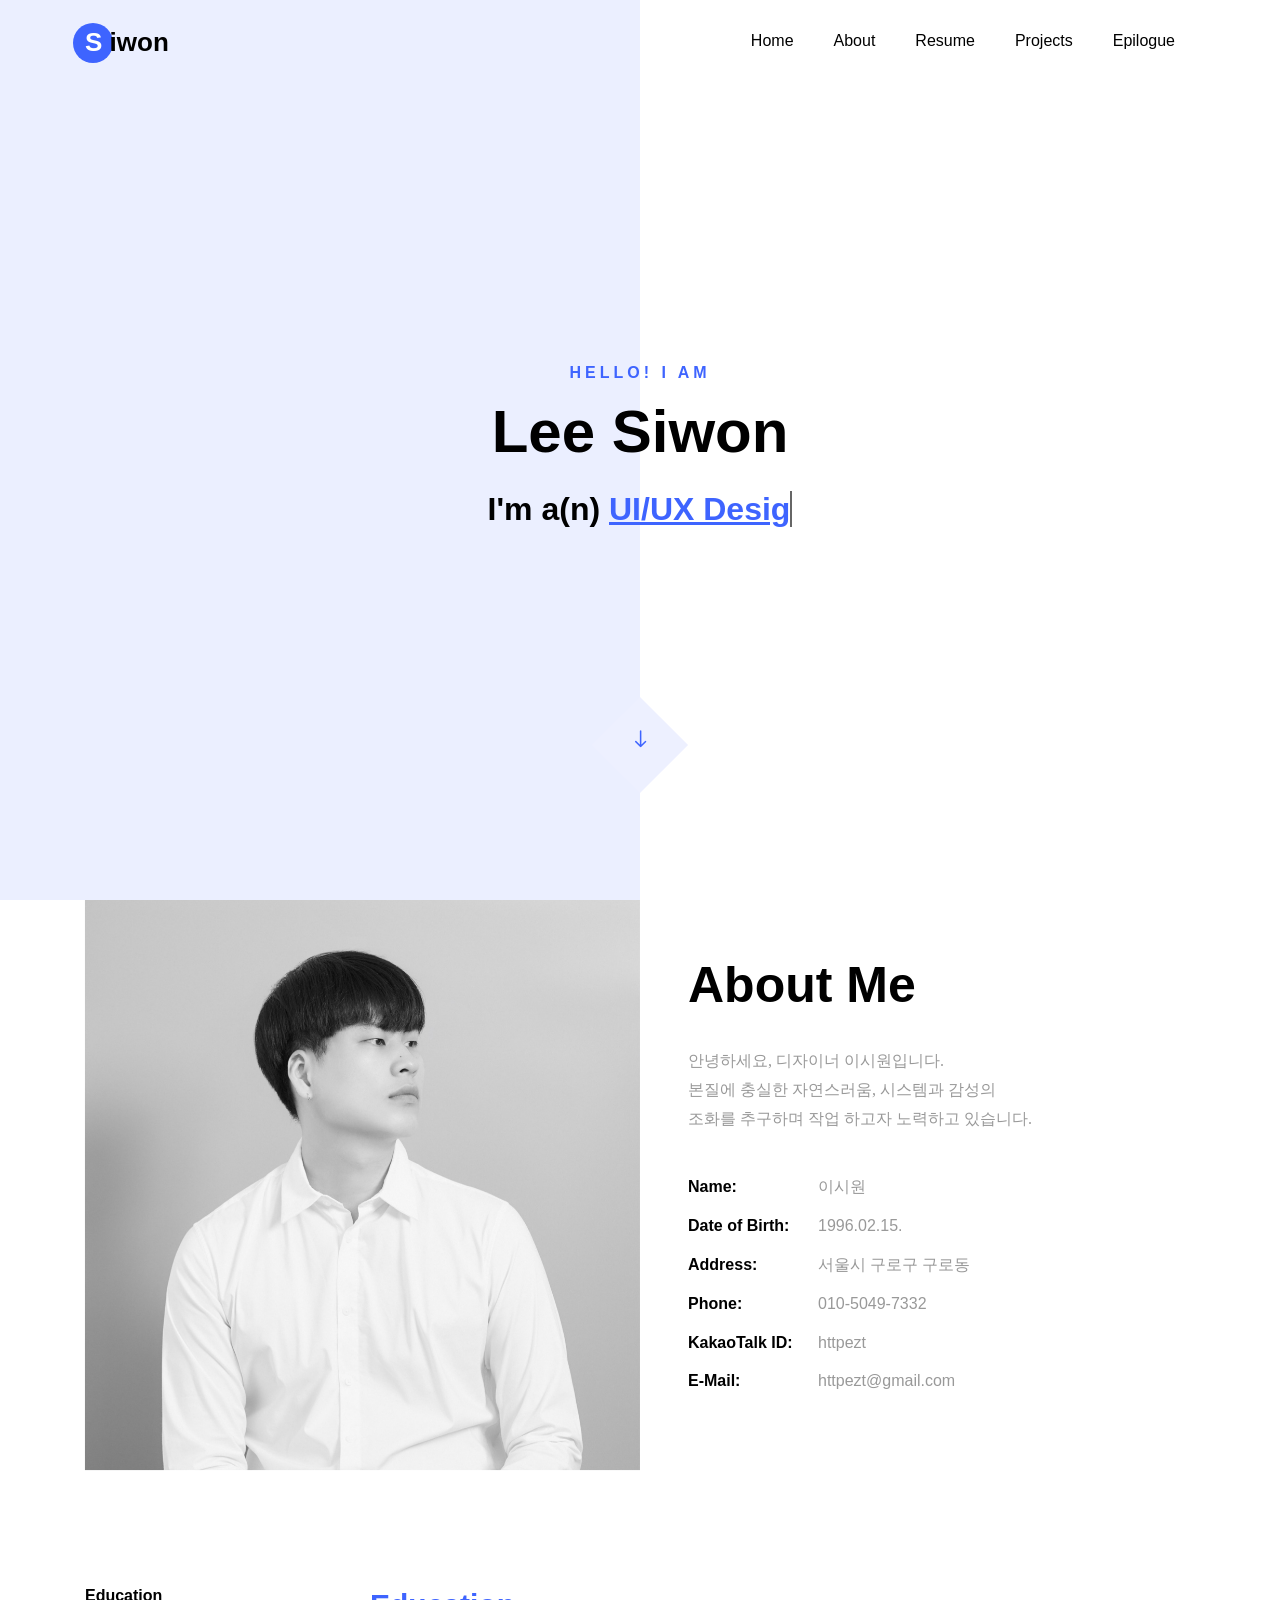
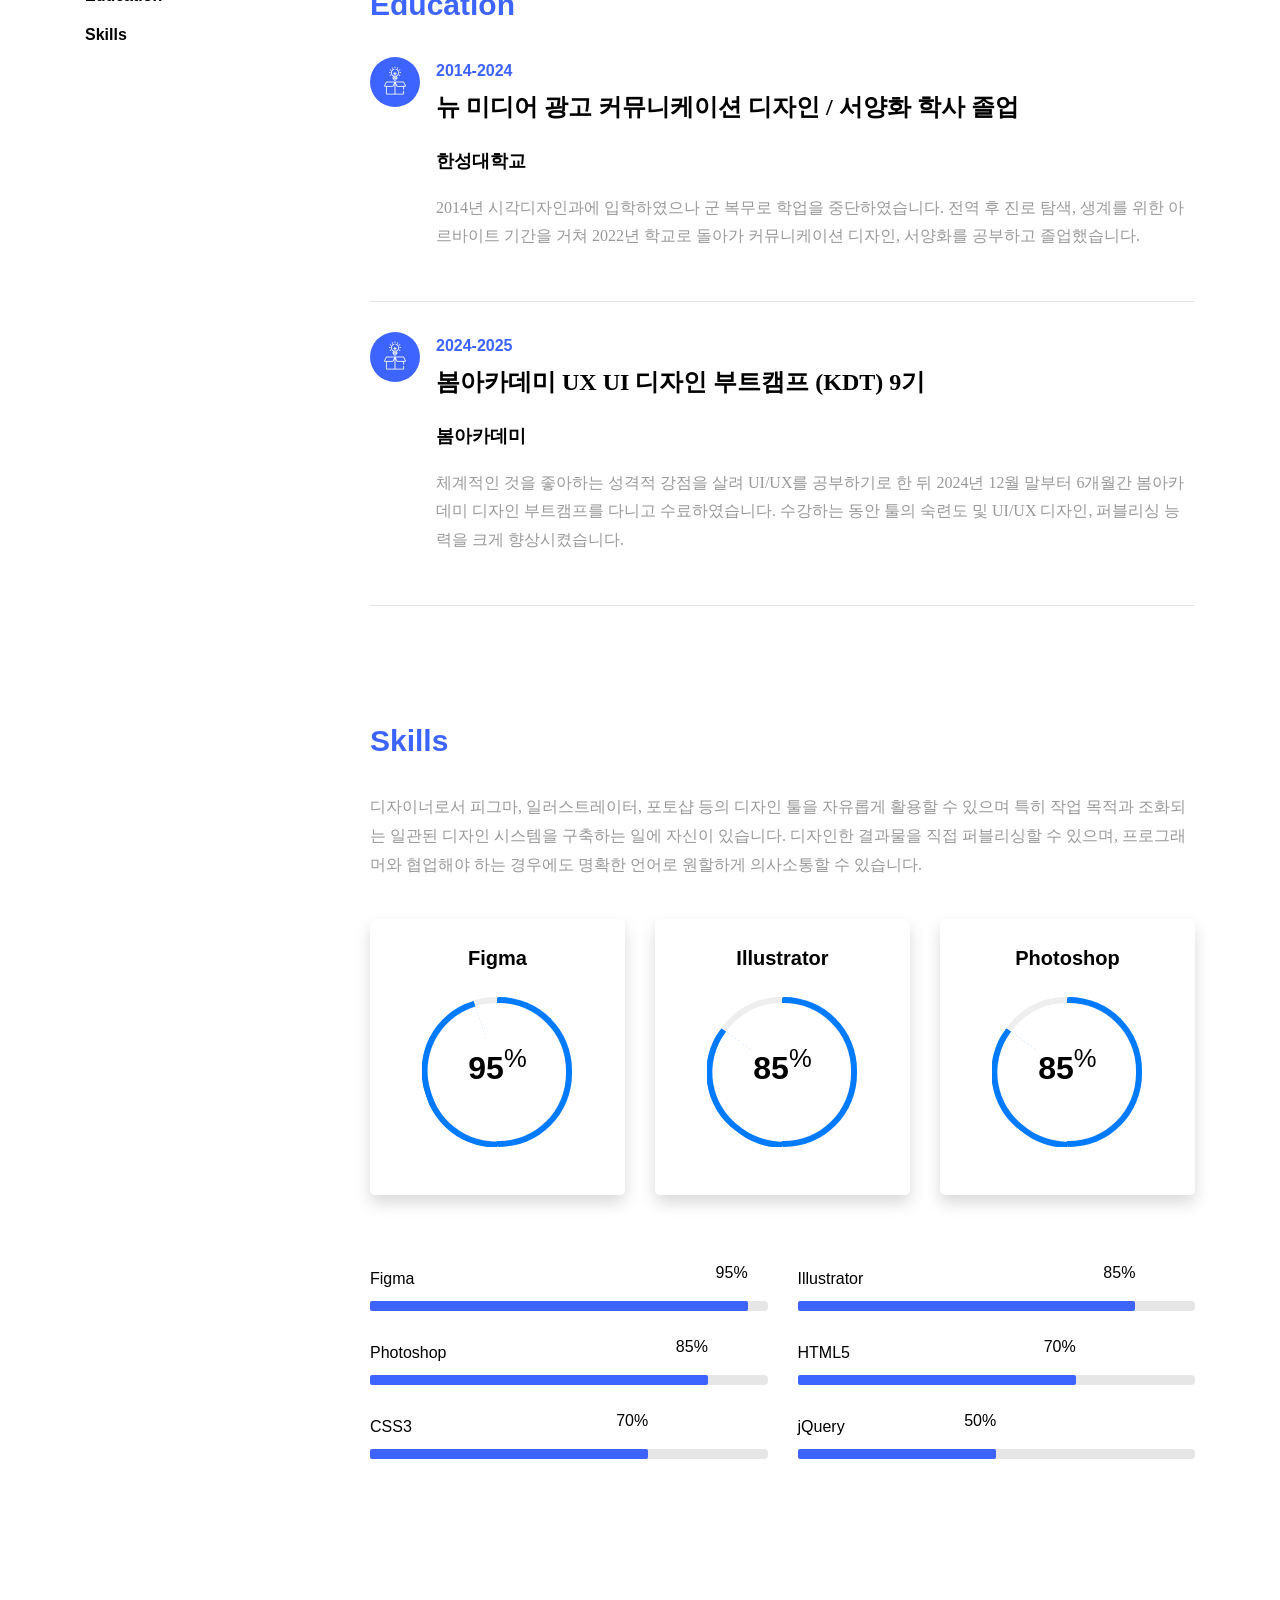
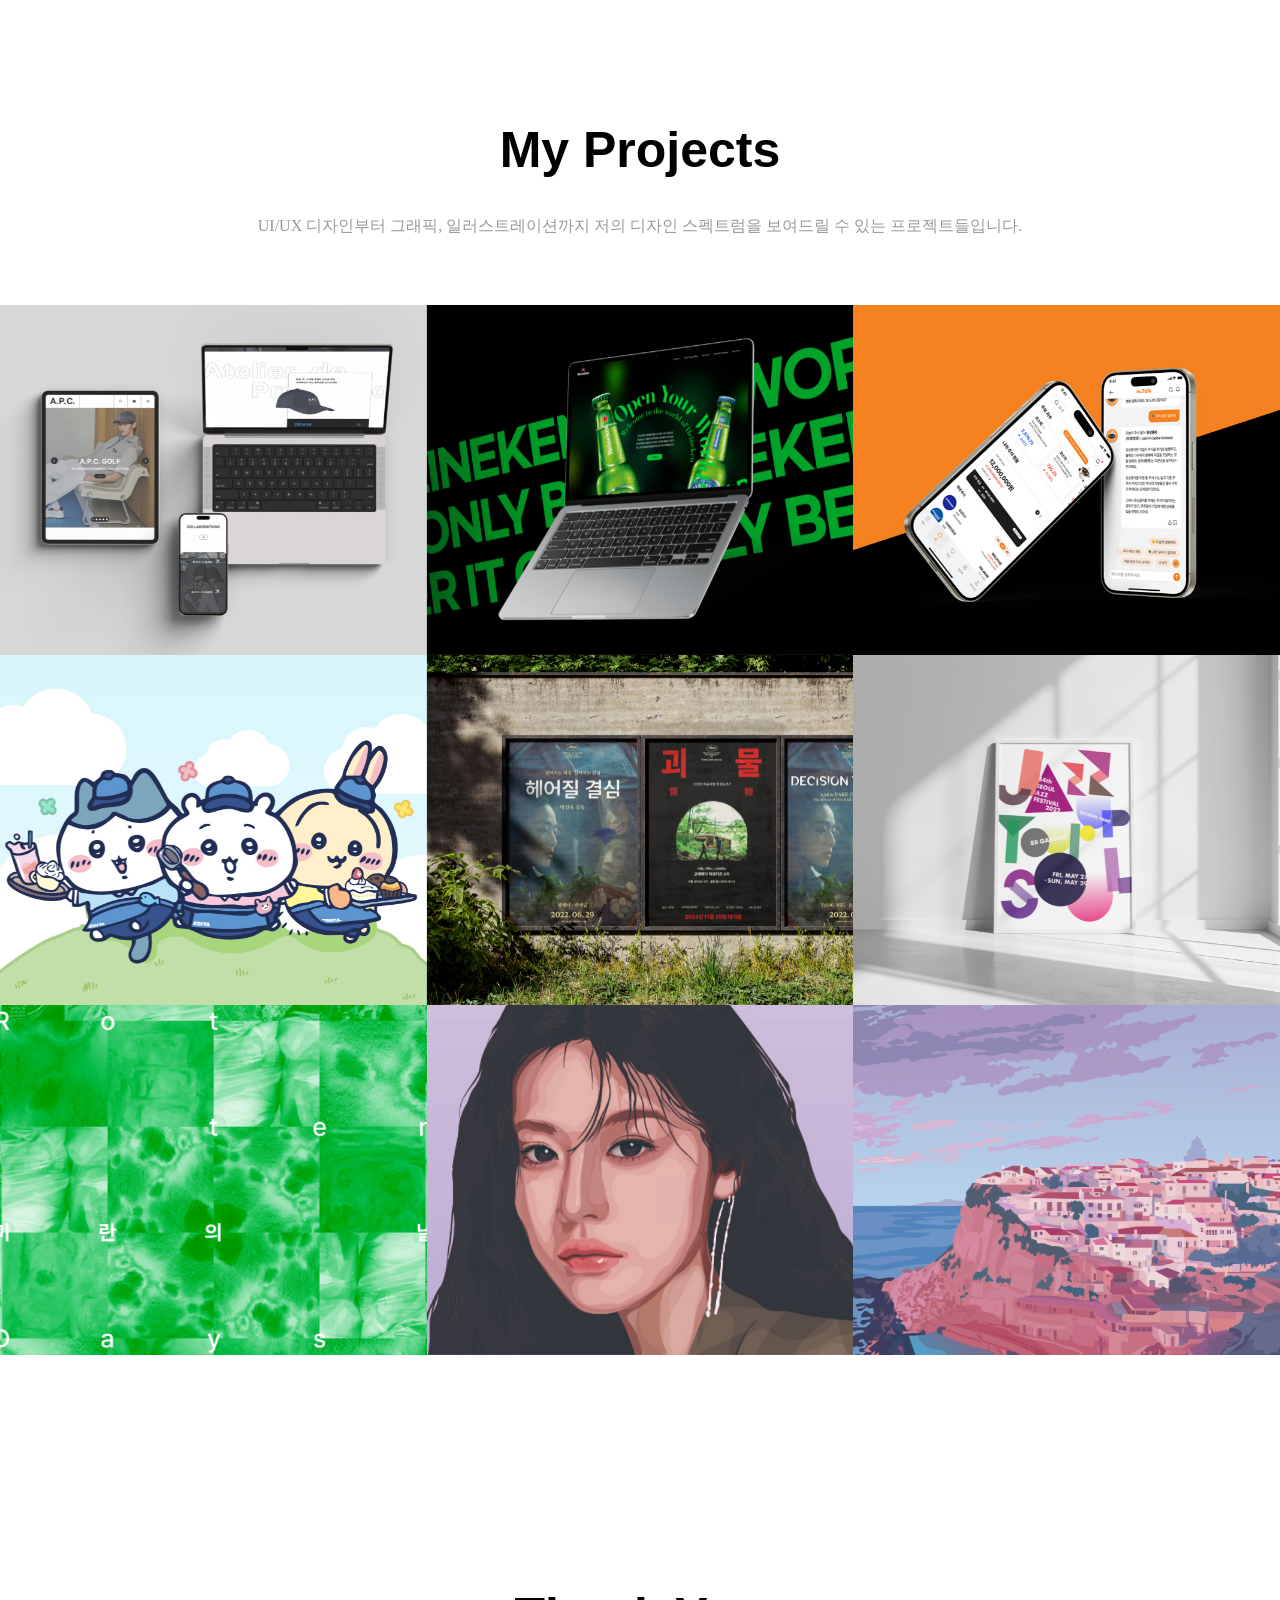
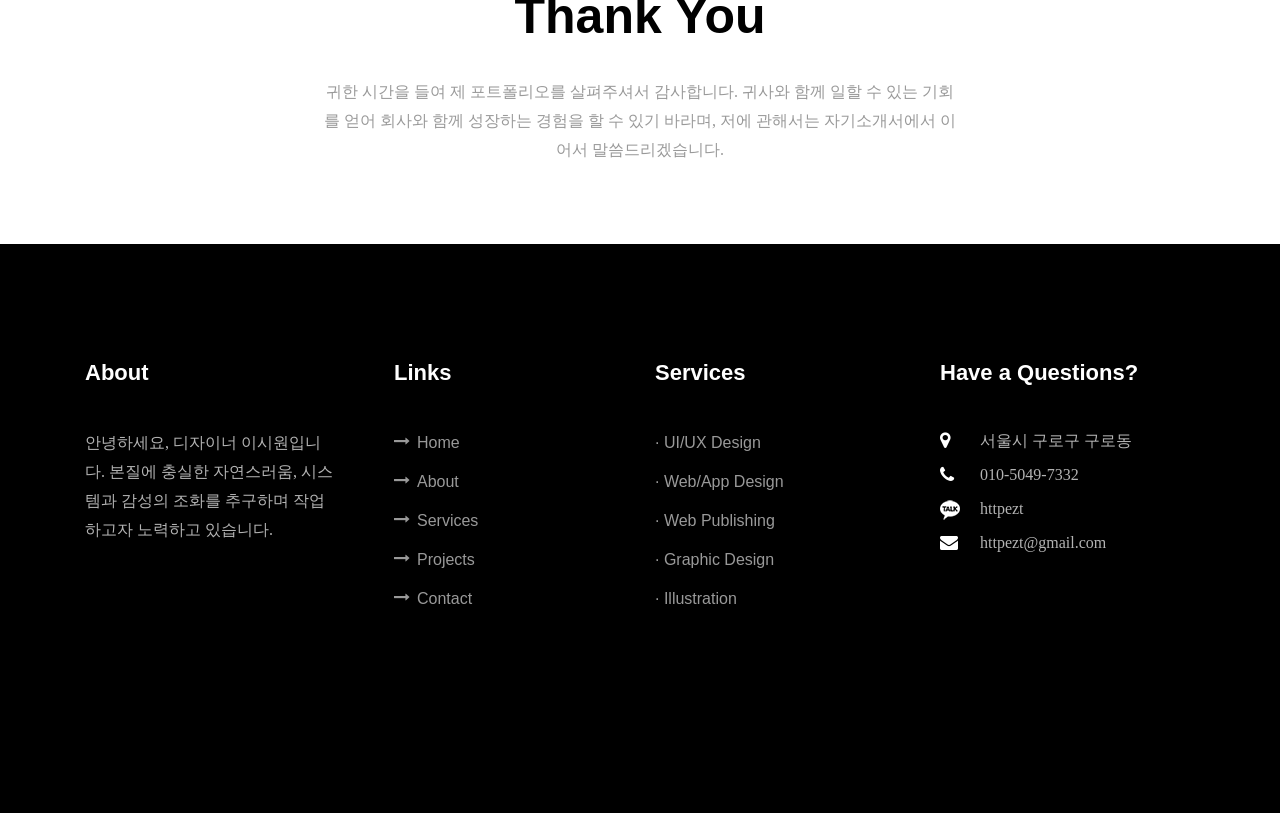
==== commit d20eed3b: "250713" ====
--- a/index.html
+++ b/index.html
@@ -480,7 +480,6 @@
 					<p class="hangeul">
 						귀한 시간을 들여 제 포트폴리오를 살펴주셔서 감사합니다. 귀사와 함께 일할 수 있는 기회를 얻어 회사와 함께 성장하는 경험을 할 수 있기 바라며, 저에 관해서는 자기소개서에서 이어서 말씀드리겠습니다.
 					</p>
-					<a href="#" class="btn" target="_blank">자기소개서 열기</a>
 				</div>
 			</div>
       </div>
@@ -494,11 +493,6 @@
             <div class="ftco-footer-widget mb-4">
               <h2 class="ftco-heading-2">About</h2>
               <p class="hangeul">안녕하세요, 디자이너 이시원입니다. 본질에 충실한 자연스러움, 시스템과 감성의 조화를 추구하며 작업 하고자 노력하고 있습니다.</p>
-              <ul class="ftco-footer-social list-unstyled float-md-left float-lft mt-5">
-				<li class="ftco-animate"><a href="#" target="_blank" class="icon-notefolio"><img src="images/icon-notefolio.png" alt=""/></a></li>
-                <li class="ftco-animate"><a href="#" target="_blank"><span class="icon-behance-square"></span></a></li>
-                <li class="ftco-animate"><a href="#" target="_blank"><span class="icon-dribbble"></span></a></li>
-              </ul>
             </div>
           </div>
           <div class="col-md">
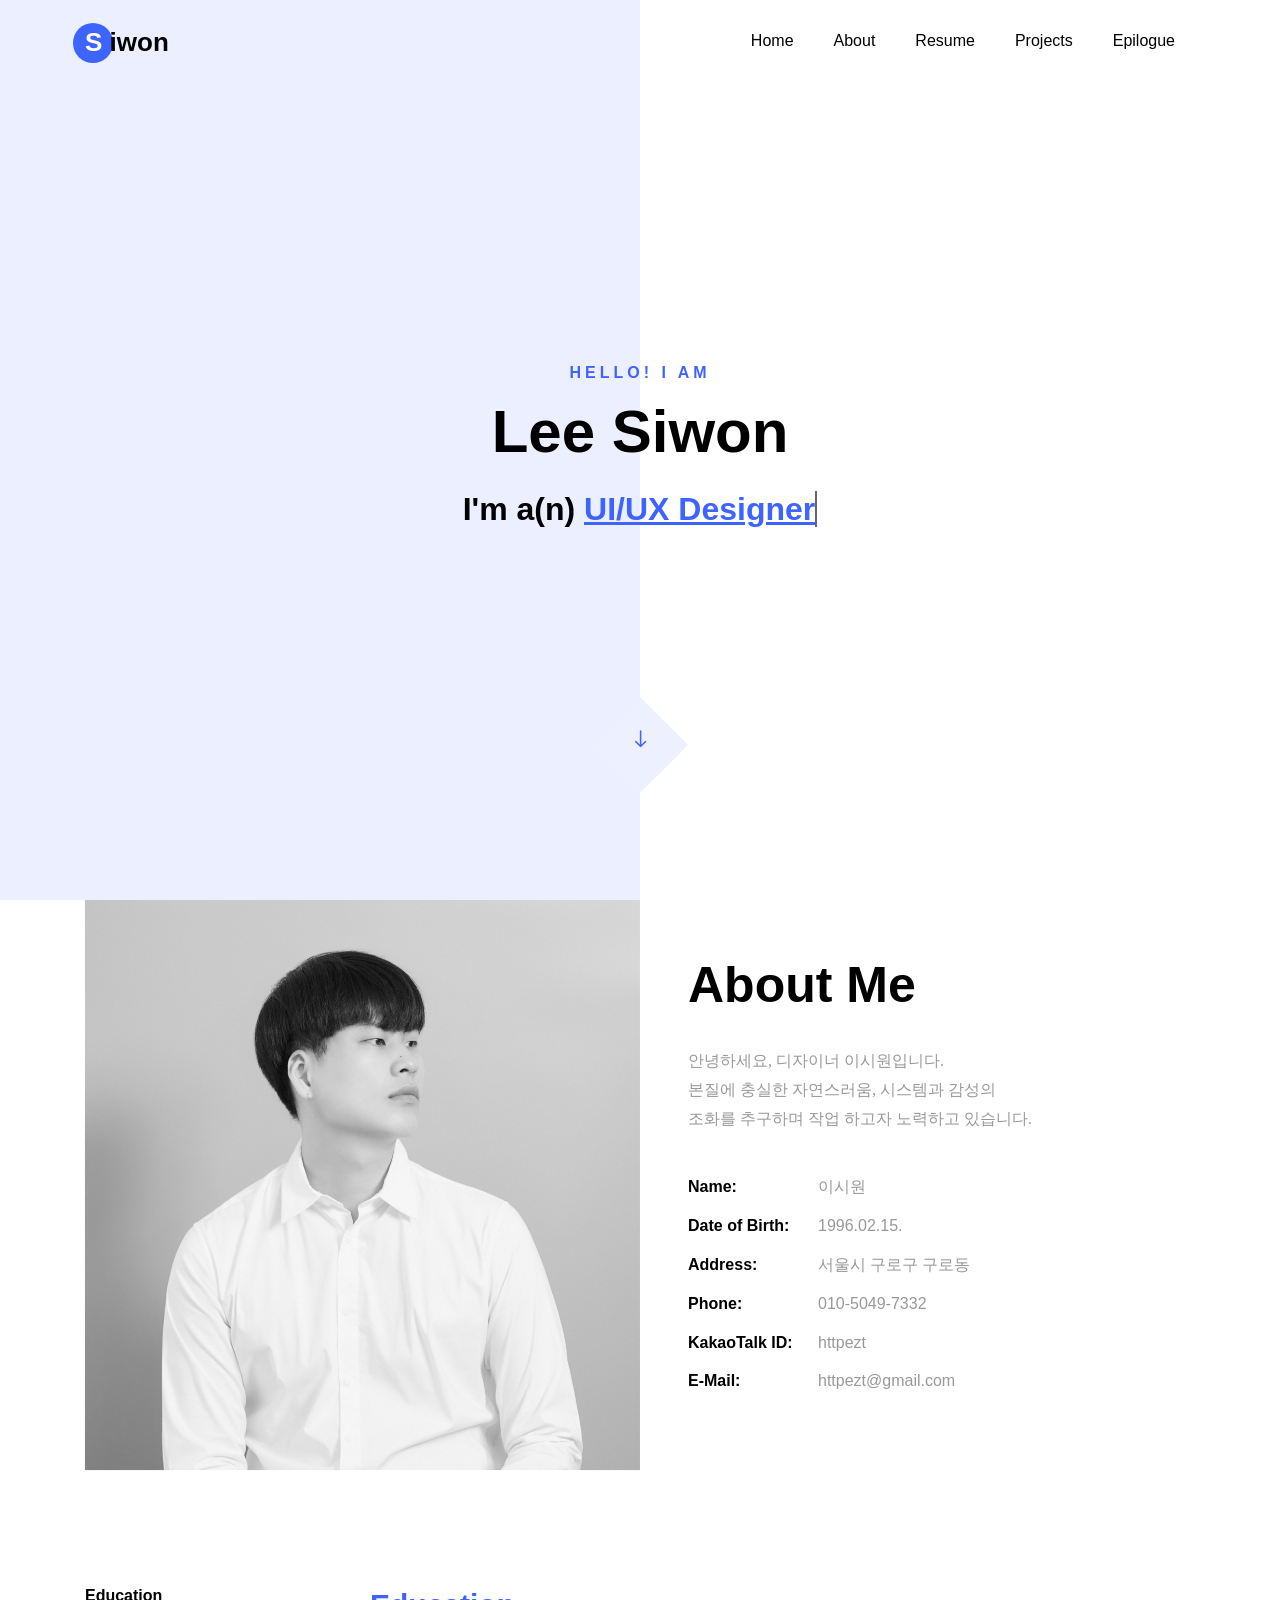
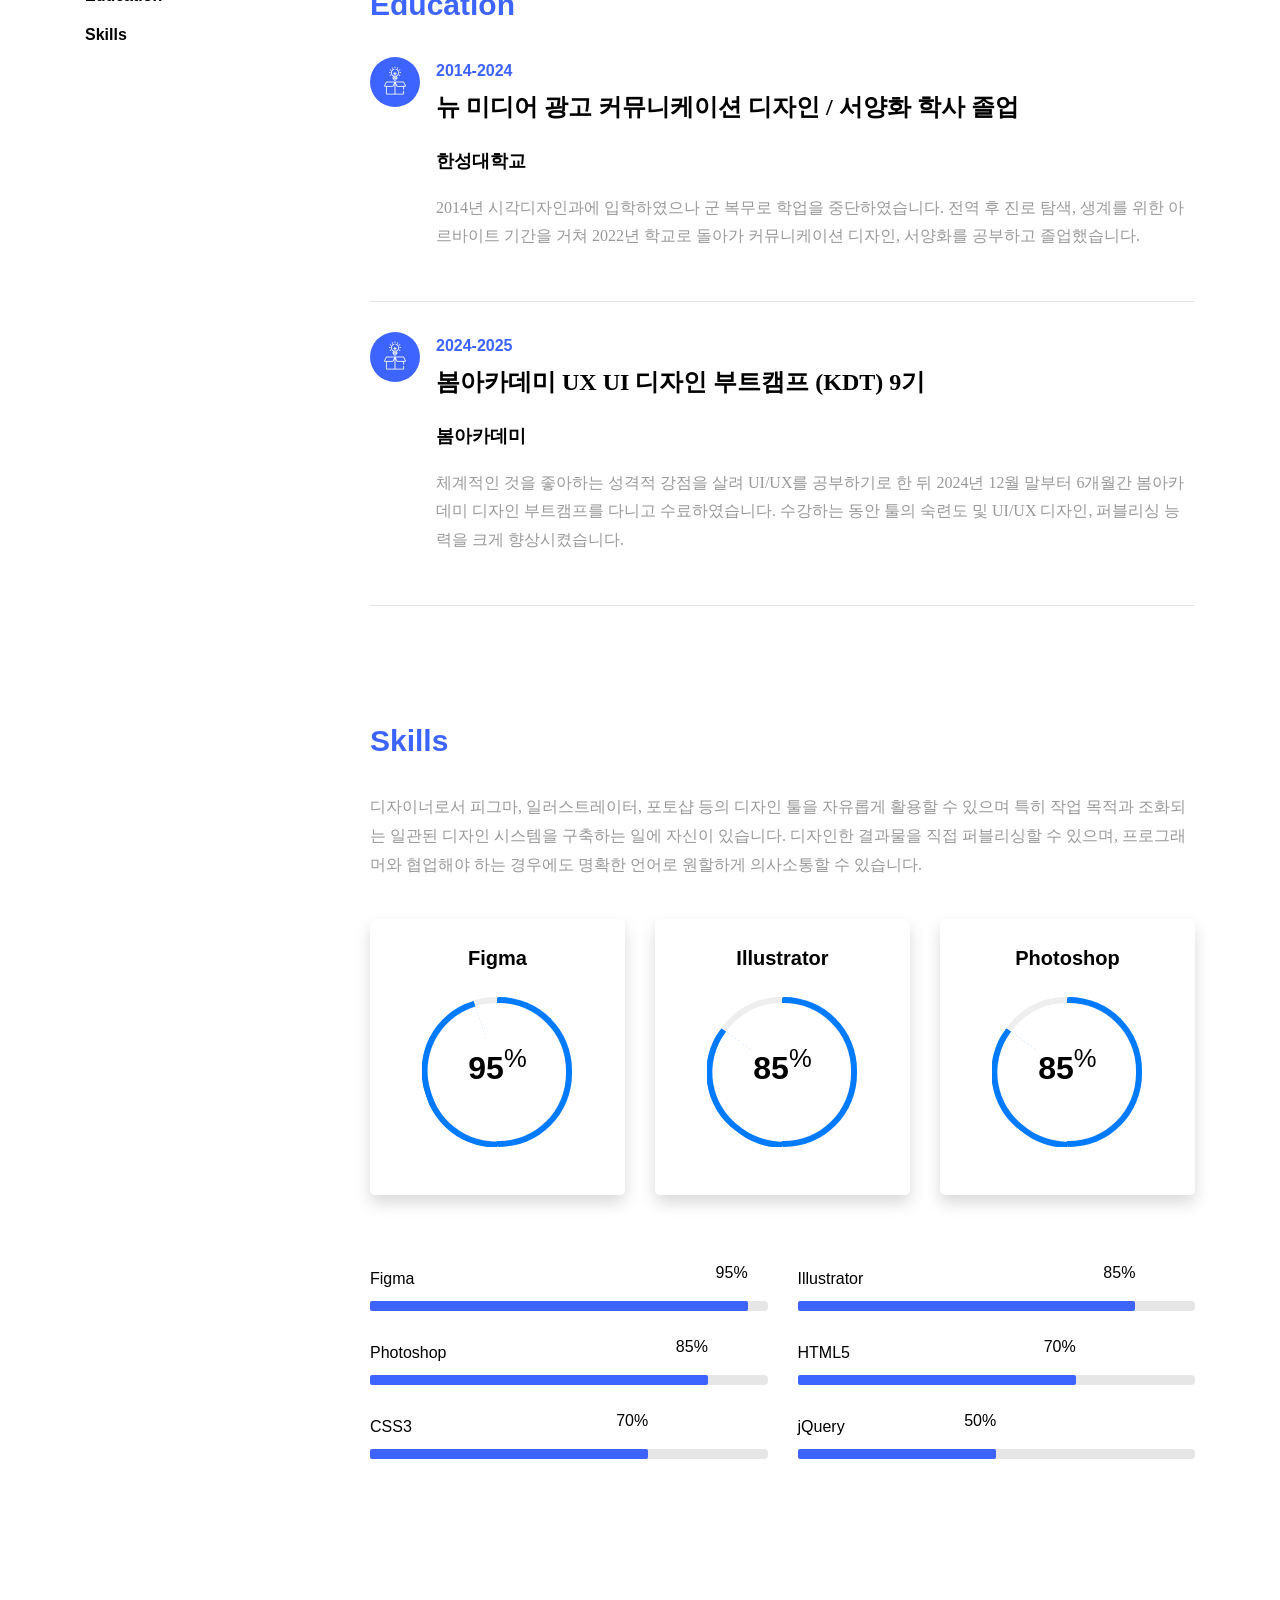
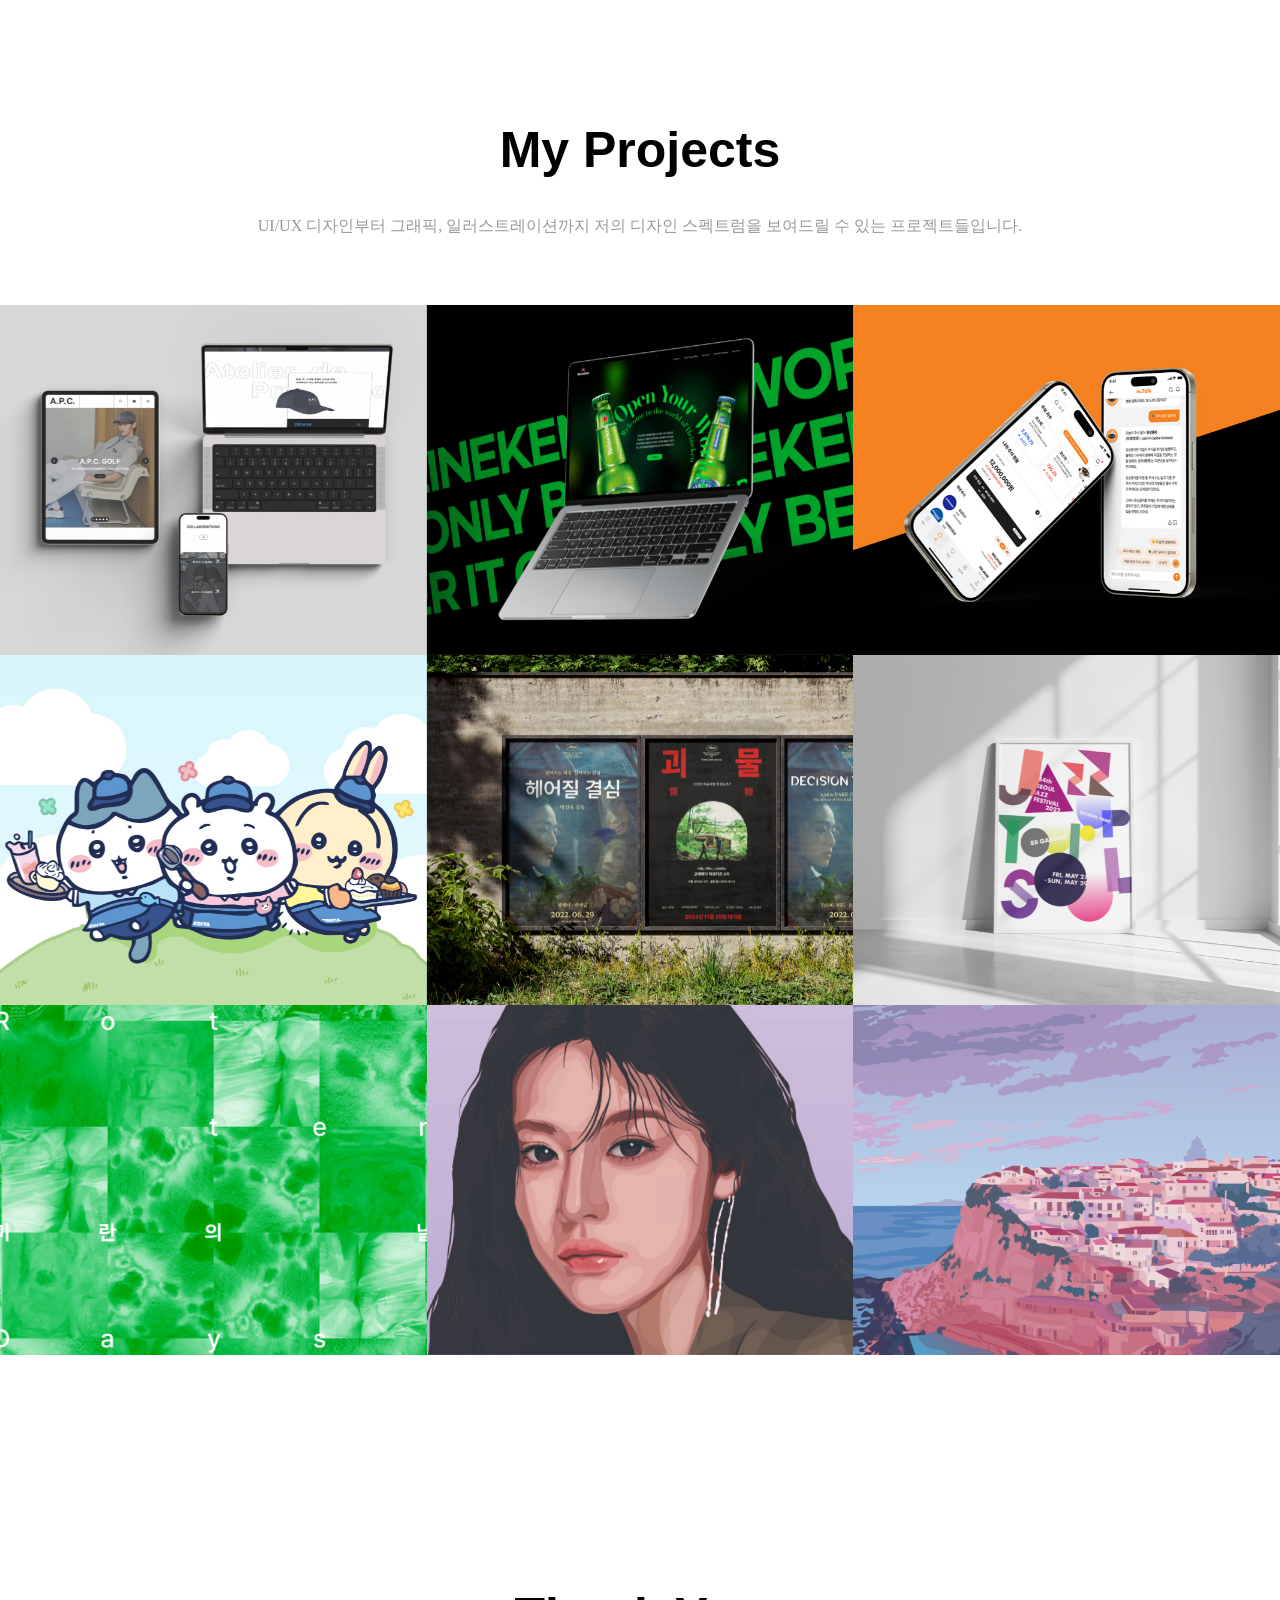
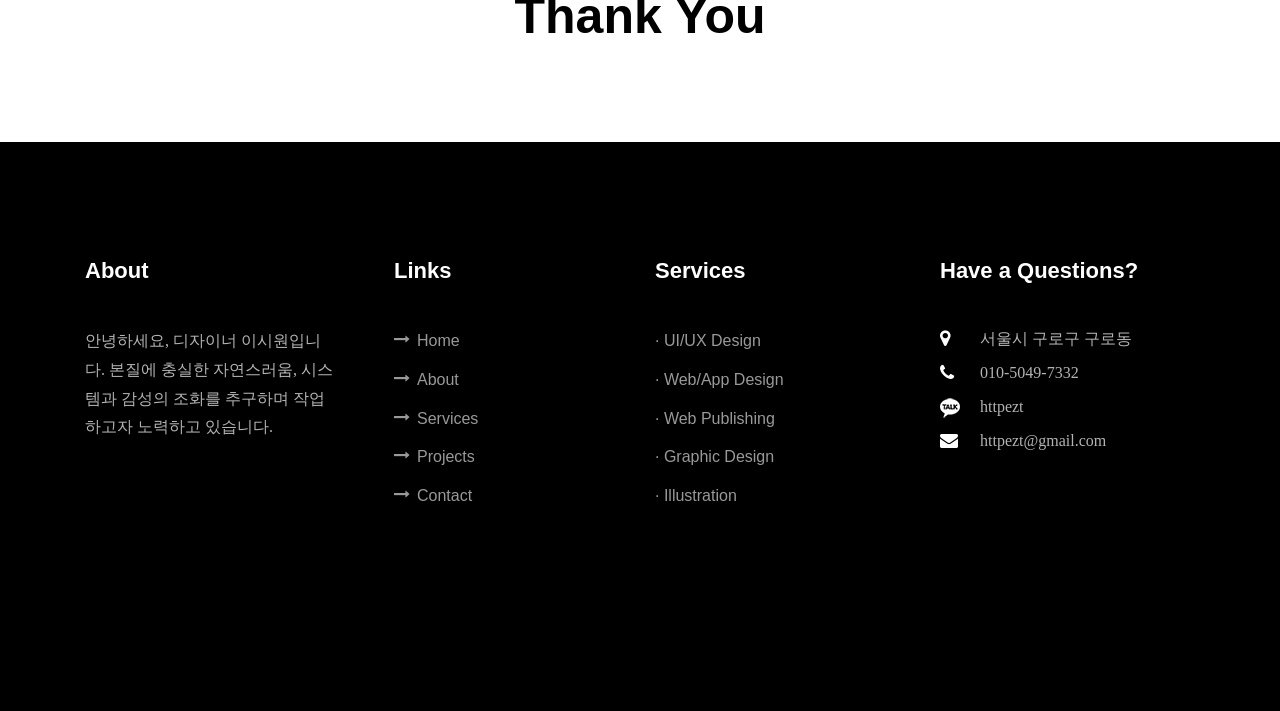
==== commit 88db50be: "Update index.html" ====
--- a/index.html
+++ b/index.html
@@ -477,9 +477,6 @@
 				<div class="col-md-7 heading-section text-center ftco-animate">
 					<h1 class="big big-2">Epilogue</h1>
 					<h2 class="mb-4">Thank You</h2>
-					<p class="hangeul">
-						귀한 시간을 들여 제 포트폴리오를 살펴주셔서 감사합니다. 귀사와 함께 일할 수 있는 기회를 얻어 회사와 함께 성장하는 경험을 할 수 있기 바라며, 저에 관해서는 자기소개서에서 이어서 말씀드리겠습니다.
-					</p>
 				</div>
 			</div>
       </div>
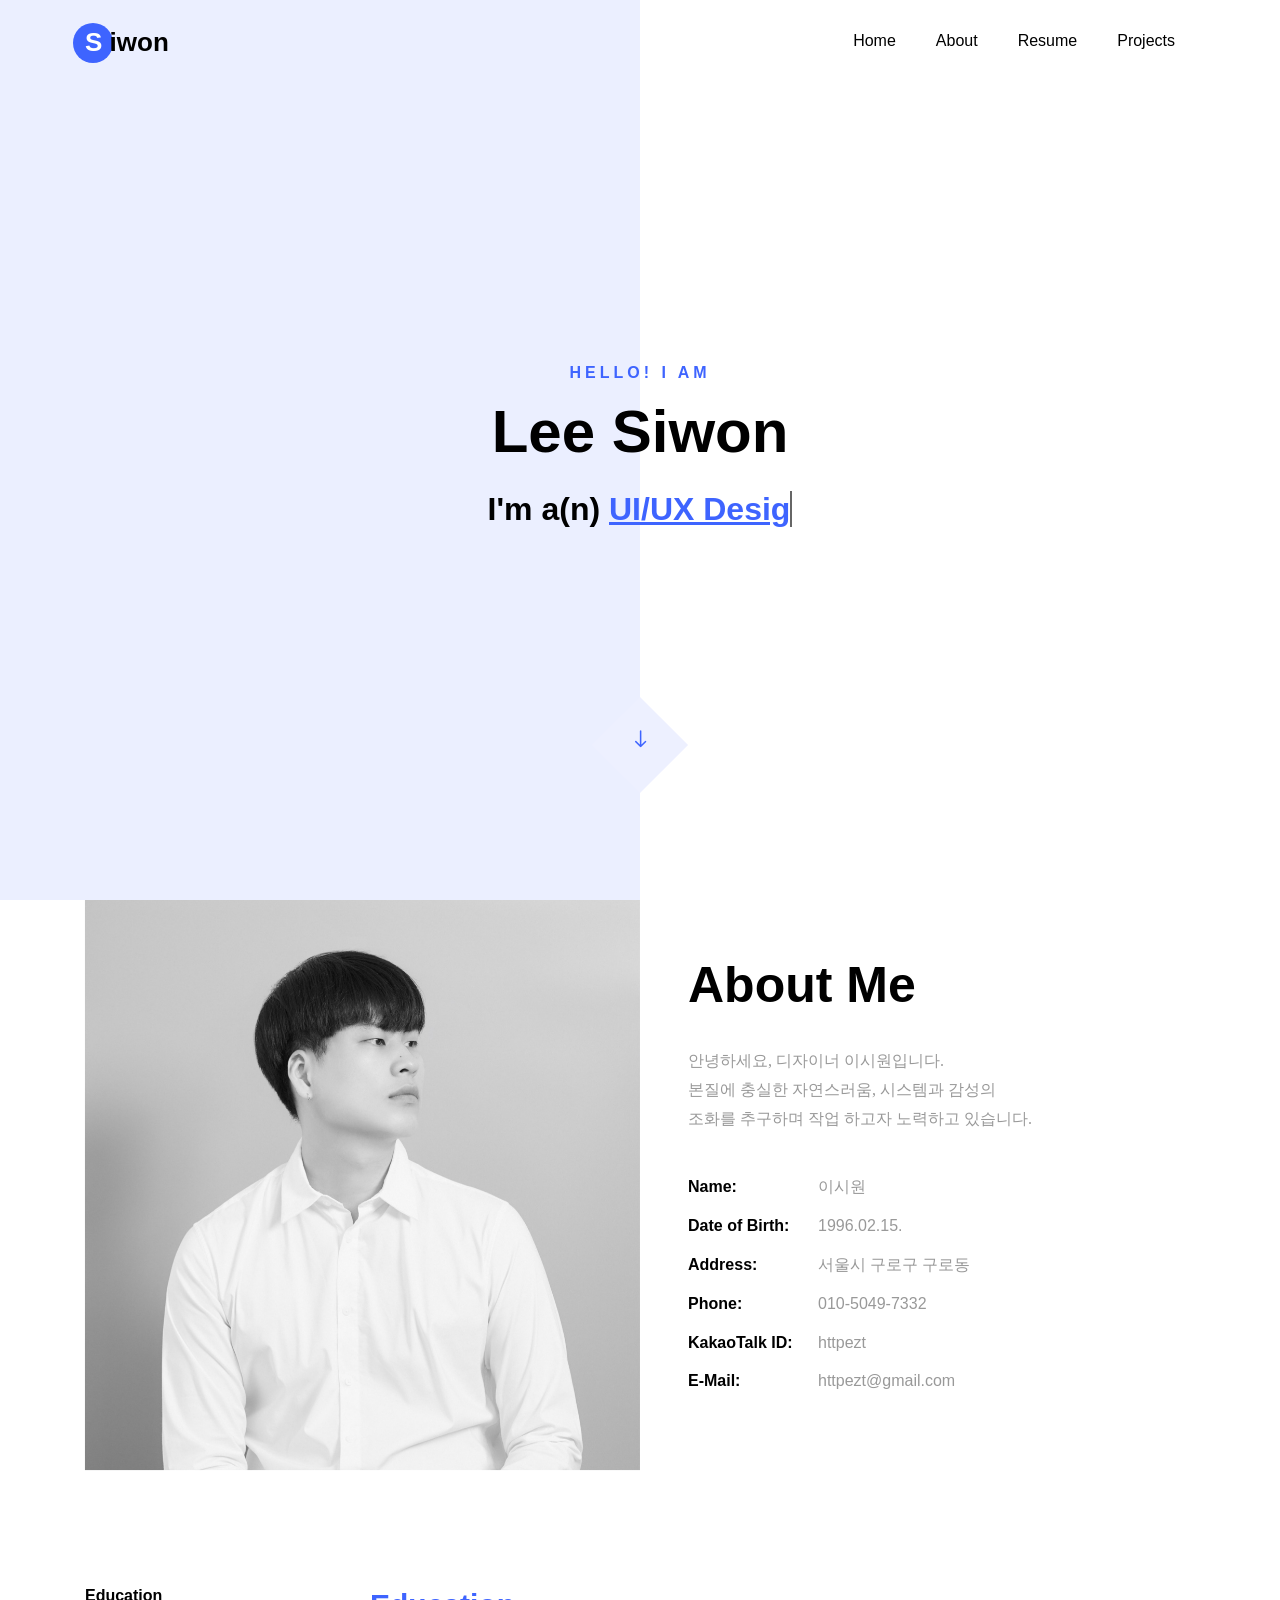
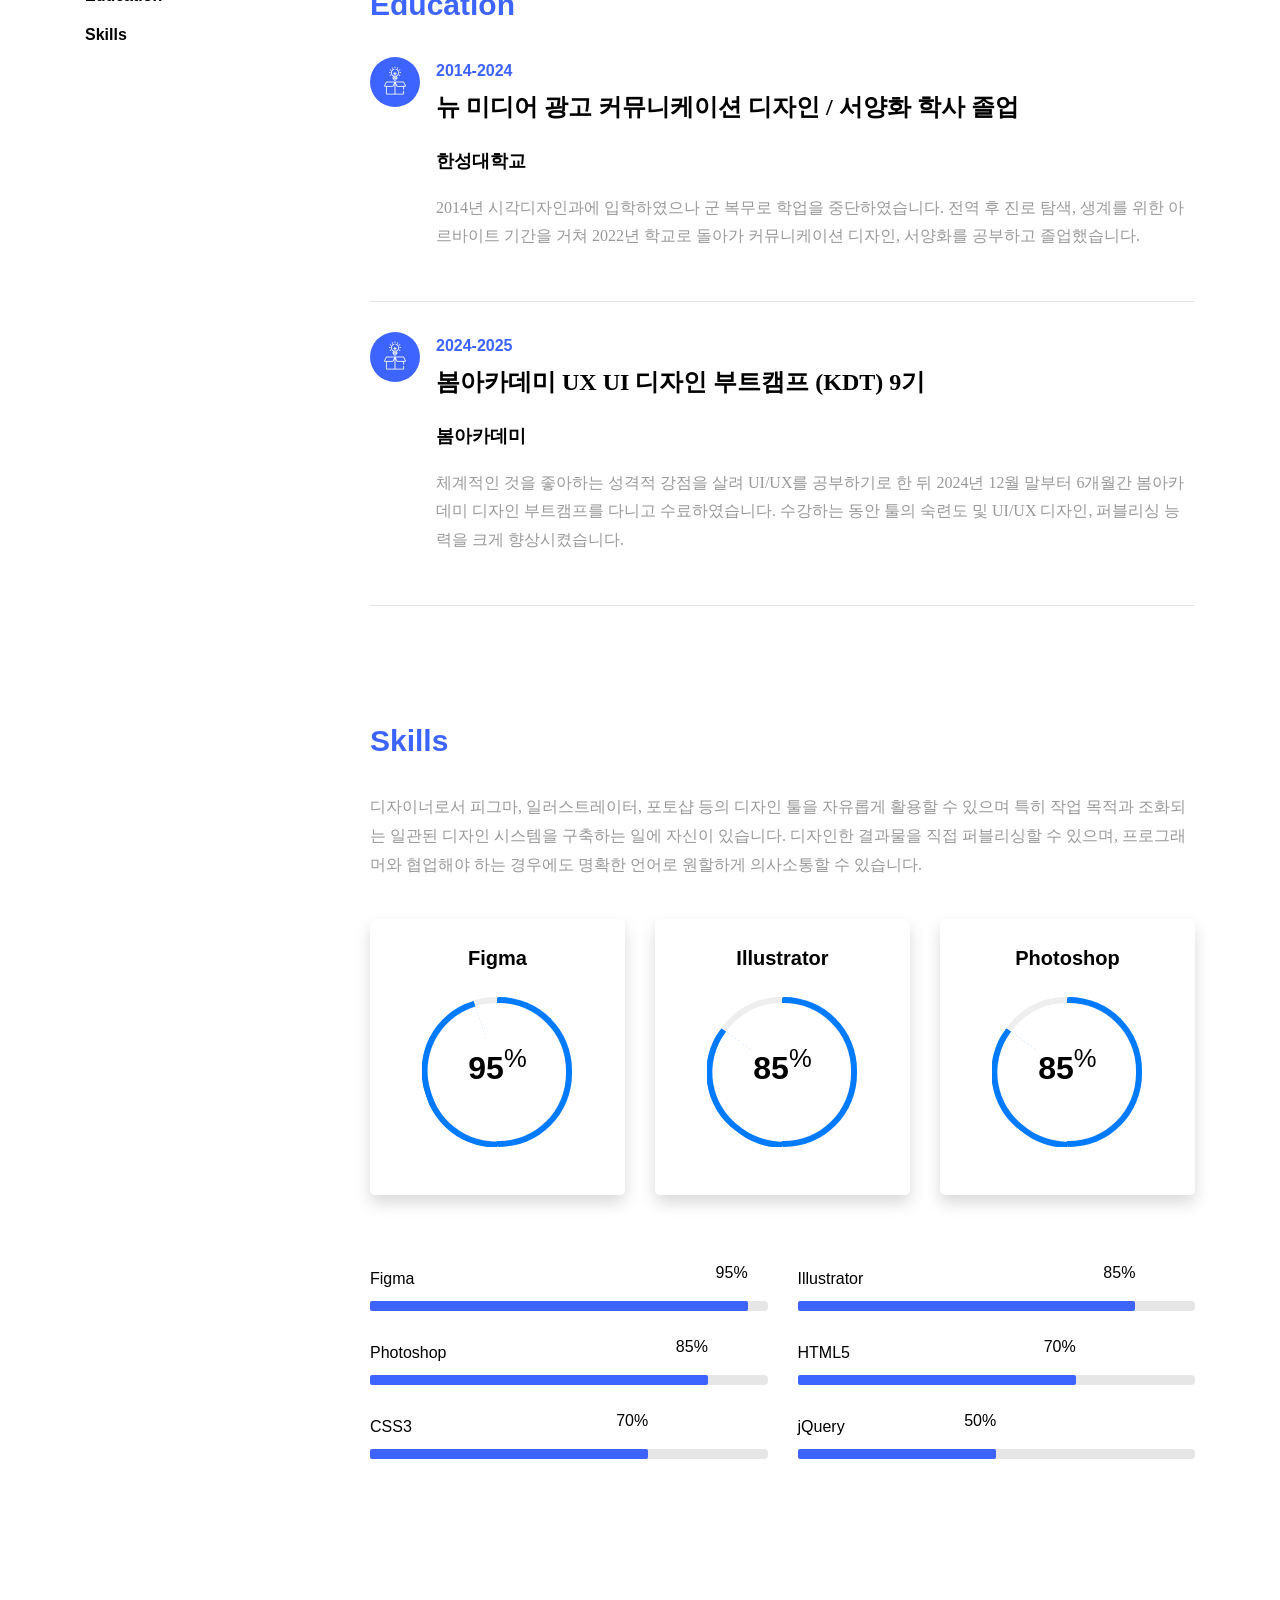
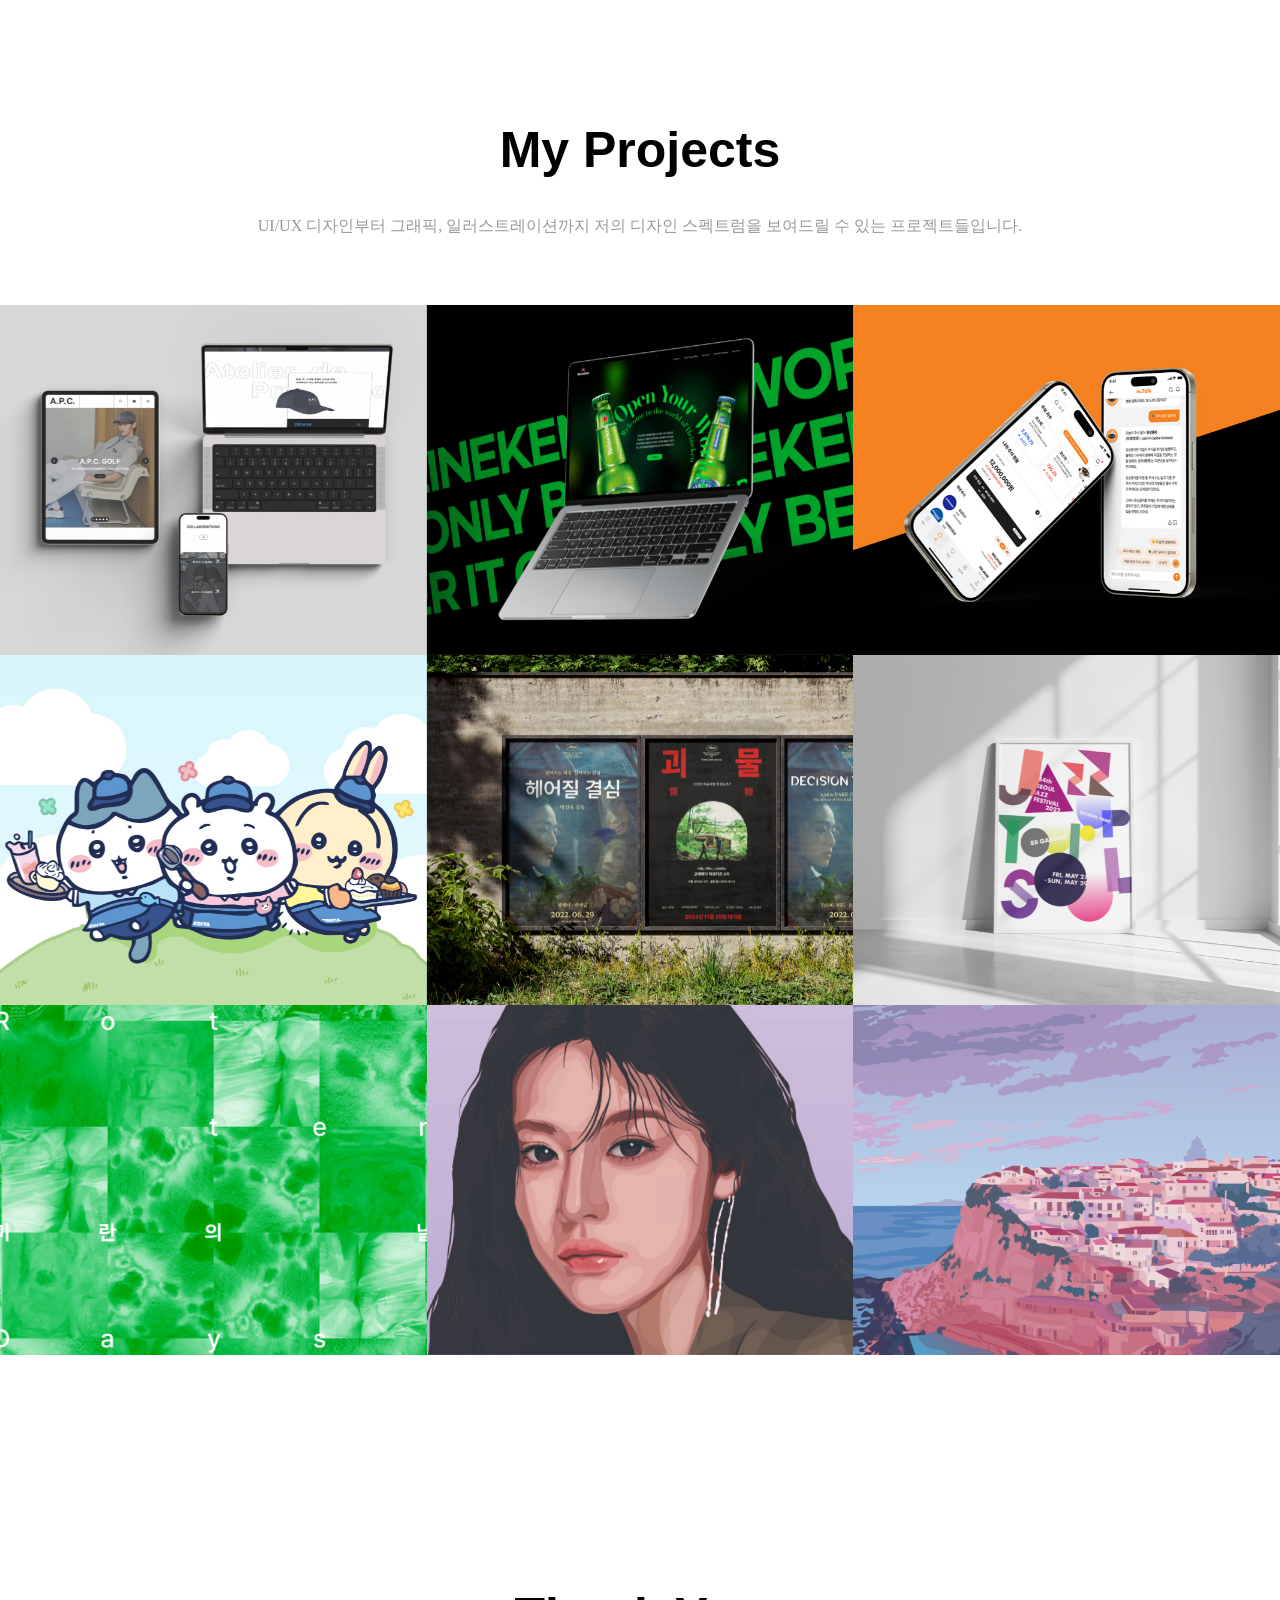
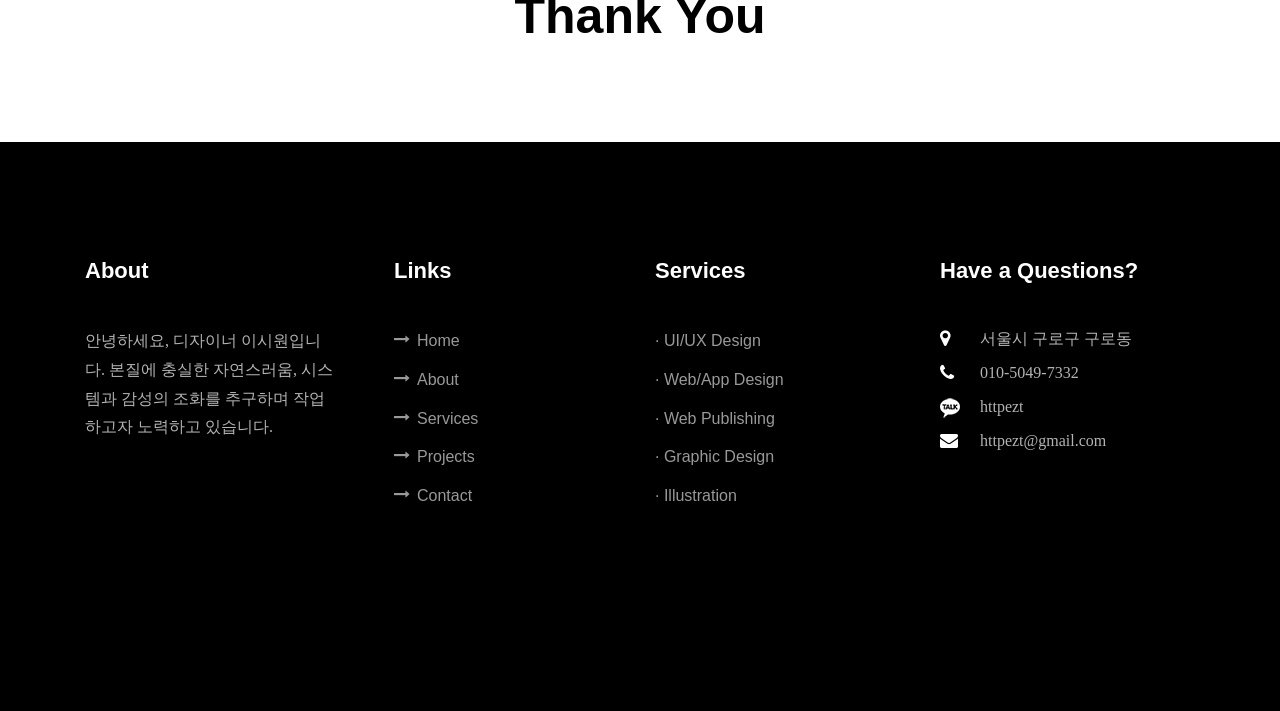
==== commit 060b53f6: "final" ====
--- a/index.html
+++ b/index.html
@@ -39,7 +39,6 @@
 	          <li class="nav-item"><a href="#about-section" class="nav-link"><span>About</span></a></li>
 	          <li class="nav-item"><a href="#resume-section" class="nav-link"><span>Resume</span></a></li>
 	          <li class="nav-item"><a href="#projects-section" class="nav-link"><span>Projects</span></a></li>
-	          <li class="nav-item"><a href="#epilogue-section" class="nav-link"><span>Epilogue</span></a></li>
 	        </ul>
 	      </div>
 	    </div>
